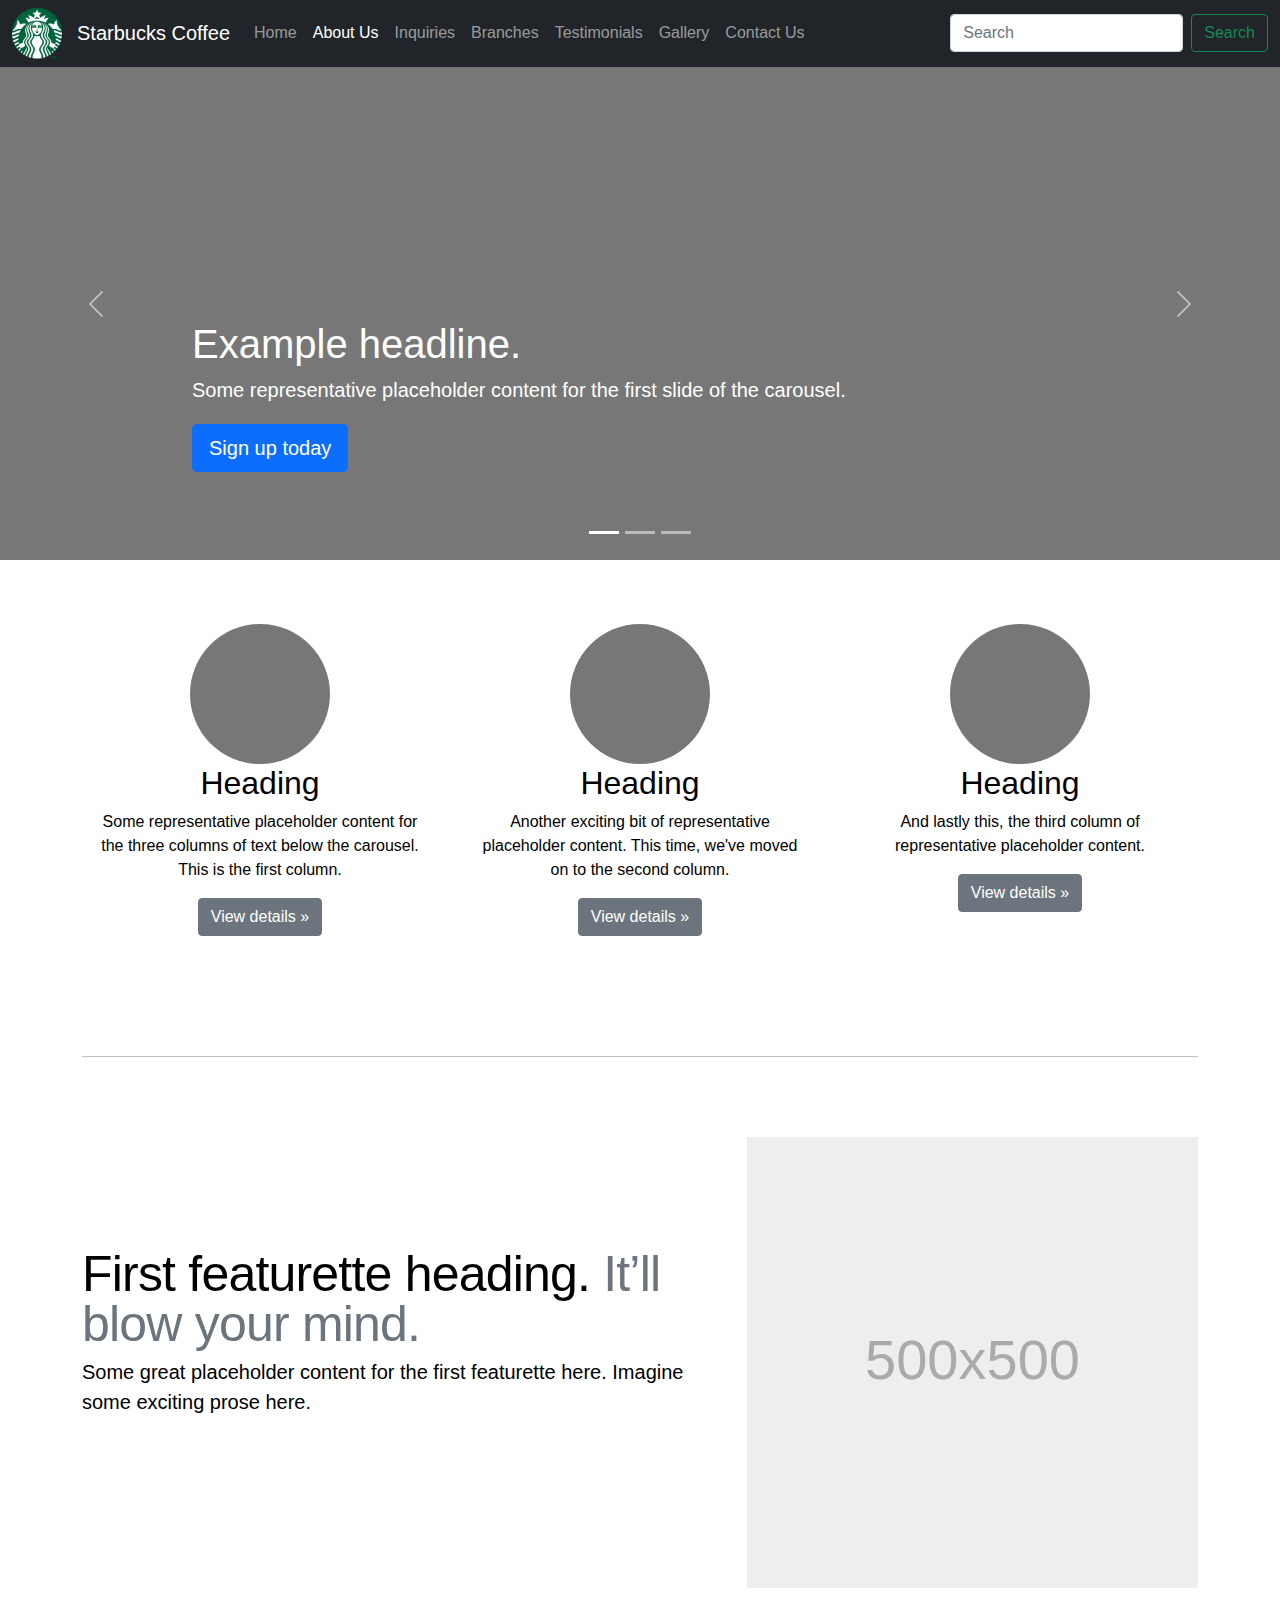
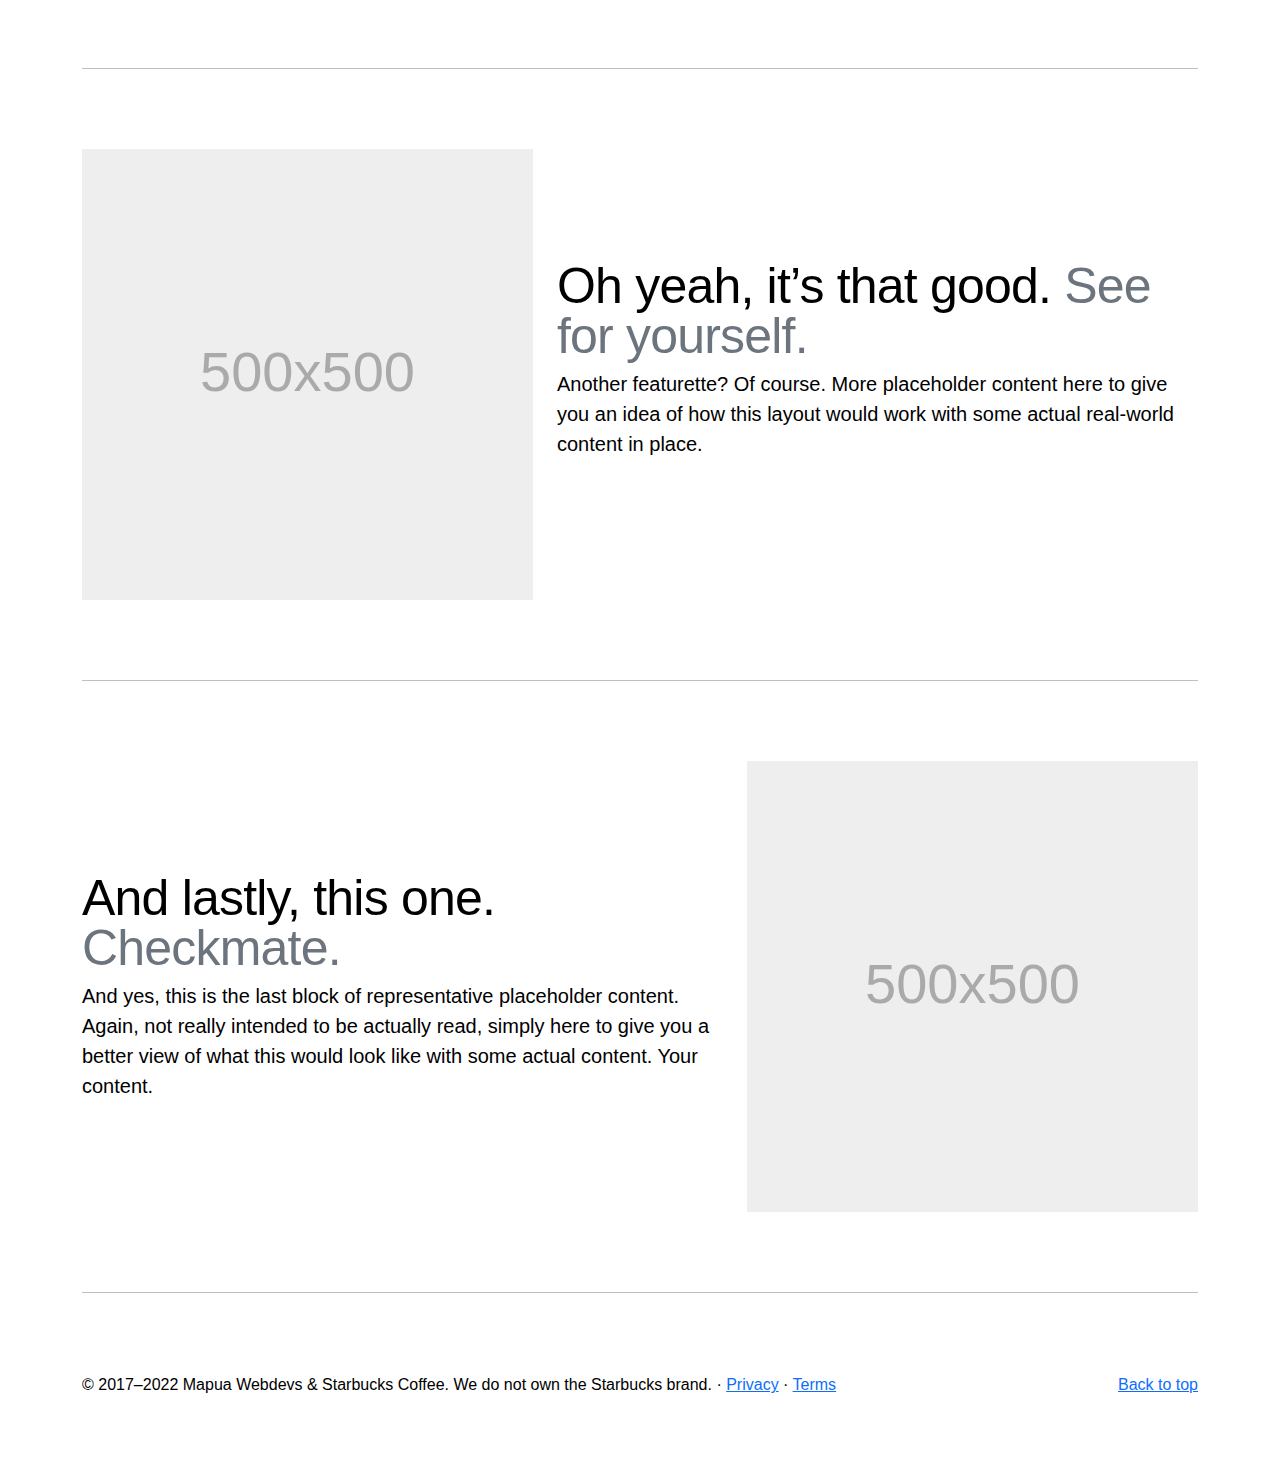
==== aboutus/index.html @ 12ae6741 "reworded the footers" ====
<!doctype html>
<html lang="en">
<!--
    About Us page
    Author: Christian De Gala (@unawarespecs)
    Contributors:
    - Carlos Miguel Balderosa (Ryscue)
    - Kyle Mamauag (@Kairuined)

    Date created: 4/25/22
-->

<head>
  <meta charset="utf-8">
  <meta name="viewport" content="width=device-width, initial-scale=1">
  <meta name="description" content="">
  <meta name="author" content="Mark Otto, Jacob Thornton, and Bootstrap contributors">
  <meta name="generator" content="Hugo 0.88.1">
  <title>Starbucks · About Us</title>

  <link rel="canonical" href="https://getbootstrap.com/docs/5.1/examples/carousel/">

  <!-- Bootstrap core CSS -->
  <link href="../css/bootstrap.min.css" rel="stylesheet">

  <style>
    .bd-placeholder-img {
      font-size: 1.125rem;
      text-anchor: middle;
      -webkit-user-select: none;
      -moz-user-select: none;
      user-select: none;
    }

    @media (min-width: 768px) {
      .bd-placeholder-img-lg {
        font-size: 3.5rem;
      }
    }
  </style>


  <!-- Custom styles for this template -->
  <link href="carousel.css" rel="stylesheet">
  <link href="../override.css" rel="stylesheet">
</head>

<body>
  <a id="top"></a>

  <header>
    <nav class="navbar navbar-expand-md navbar-dark fixed-top bg-dark">
      <div class="container-fluid">
        <img src="../images/SBlogo.png" class="SBlogo" alt="Starbucks logo">
        <a class="navbar-brand" href="#">Starbucks Coffee</a>
        <button class="navbar-toggler" type="button" data-bs-toggle="collapse" data-bs-target="#navbarCollapse"
          aria-controls="navbarCollapse" aria-expanded="false" aria-label="Toggle navigation">
          <span class="navbar-toggler-icon"></span>
        </button>
        <div class="collapse navbar-collapse" id="navbarCollapse">
          <ul class="navbar-nav me-auto mb-2 mb-md-0">
            <li class="nav-item">
              <a class="nav-link" aria-current="page" href="../">Home</a>
            </li>
            <li class="nav-item">
              <a class="nav-link active" href="#top">About Us</a>
            </li>
            <li class="nav-item">
              <a class="nav-link" href="../inquiries/">Inquiries</a>
            </li>
            <li class="nav-item">
              <a class="nav-link" href="../locations/">Branches</a>
            </li>
            <li class="nav-item">
              <a class="nav-link" href="../testimonials/">Testimonials</a>
            </li>
            <li class="nav-item">
              <a class="nav-link" href="../gallery/">Gallery</a>
            </li>
            <li class="nav-item">
              <a class="nav-link" href="../contactform/">Contact Us</a>
            </li>
          </ul>
          <form class="d-flex">
            <input class="form-control me-2" type="search" placeholder="Search" aria-label="Search">
            <button class="btn btn-outline-success" type="submit">Search</button>
          </form>
        </div>
      </div>
    </nav>
  </header>

  <main>

    <div id="myCarousel" class="carousel slide" data-bs-ride="carousel">
      <div class="carousel-indicators">
        <button type="button" data-bs-target="#myCarousel" data-bs-slide-to="0" class="active" aria-current="true"
          aria-label="Slide 1"></button>
        <button type="button" data-bs-target="#myCarousel" data-bs-slide-to="1" aria-label="Slide 2"></button>
        <button type="button" data-bs-target="#myCarousel" data-bs-slide-to="2" aria-label="Slide 3"></button>
      </div>
      <div class="carousel-inner">
        <div class="carousel-item active">
          <svg class="bd-placeholder-img" width="100%" height="100%" xmlns="http://www.w3.org/2000/svg"
            aria-hidden="true" preserveAspectRatio="xMidYMid slice" focusable="false">
            <rect width="100%" height="100%" fill="#777" />
          </svg>

          <div class="container">
            <div class="carousel-caption text-start">
              <h1>Example headline.</h1>
              <p>Some representative placeholder content for the first slide of the carousel.</p>
              <p><a class="btn btn-lg btn-primary" href="#">Sign up today</a></p>
            </div>
          </div>
        </div>
        <div class="carousel-item">
          <svg class="bd-placeholder-img" width="100%" height="100%" xmlns="http://www.w3.org/2000/svg"
            aria-hidden="true" preserveAspectRatio="xMidYMid slice" focusable="false">
            <rect width="100%" height="100%" fill="#777" />
          </svg>

          <div class="container">
            <div class="carousel-caption">
              <h1>Another example headline.</h1>
              <p>Some representative placeholder content for the second slide of the carousel.</p>
              <p><a class="btn btn-lg btn-primary" href="#">Learn more</a></p>
            </div>
          </div>
        </div>
        <div class="carousel-item">
          <svg class="bd-placeholder-img" width="100%" height="100%" xmlns="http://www.w3.org/2000/svg"
            aria-hidden="true" preserveAspectRatio="xMidYMid slice" focusable="false">
            <rect width="100%" height="100%" fill="#777" />
          </svg>

          <div class="container">
            <div class="carousel-caption text-end">
              <h1>One more for good measure.</h1>
              <p>Some representative placeholder content for the third slide of this carousel.</p>
              <p><a class="btn btn-lg btn-primary" href="#">Browse gallery</a></p>
            </div>
          </div>
        </div>
      </div>
      <button class="carousel-control-prev" type="button" data-bs-target="#myCarousel" data-bs-slide="prev">
        <span class="carousel-control-prev-icon" aria-hidden="true"></span>
        <span class="visually-hidden">Previous</span>
      </button>
      <button class="carousel-control-next" type="button" data-bs-target="#myCarousel" data-bs-slide="next">
        <span class="carousel-control-next-icon" aria-hidden="true"></span>
        <span class="visually-hidden">Next</span>
      </button>
    </div>


    <!-- Marketing messaging and featurettes
  ================================================== -->
    <!-- Wrap the rest of the page in another container to center all the content. -->

    <div class="container marketing">

      <!-- Three columns of text below the carousel -->
      <div class="row">
        <div class="col-lg-4">
          <svg class="bd-placeholder-img rounded-circle" width="140" height="140" xmlns="http://www.w3.org/2000/svg"
            role="img" aria-label="Placeholder: 140x140" preserveAspectRatio="xMidYMid slice" focusable="false">
            <title>Placeholder</title>
            <rect width="100%" height="100%" fill="#777" /><text x="50%" y="50%" fill="#777" dy=".3em">140x140</text>
          </svg>

          <h2>Heading</h2>
          <p>Some representative placeholder content for the three columns of text below the carousel. This is the first
            column.</p>
          <p><a class="btn btn-secondary" href="#">View details &raquo;</a></p>
        </div><!-- /.col-lg-4 -->
        <div class="col-lg-4">
          <svg class="bd-placeholder-img rounded-circle" width="140" height="140" xmlns="http://www.w3.org/2000/svg"
            role="img" aria-label="Placeholder: 140x140" preserveAspectRatio="xMidYMid slice" focusable="false">
            <title>Placeholder</title>
            <rect width="100%" height="100%" fill="#777" /><text x="50%" y="50%" fill="#777" dy=".3em">140x140</text>
          </svg>

          <h2>Heading</h2>
          <p>Another exciting bit of representative placeholder content. This time, we've moved on to the second column.
          </p>
          <p><a class="btn btn-secondary" href="#">View details &raquo;</a></p>
        </div><!-- /.col-lg-4 -->
        <div class="col-lg-4">
          <svg class="bd-placeholder-img rounded-circle" width="140" height="140" xmlns="http://www.w3.org/2000/svg"
            role="img" aria-label="Placeholder: 140x140" preserveAspectRatio="xMidYMid slice" focusable="false">
            <title>Placeholder</title>
            <rect width="100%" height="100%" fill="#777" /><text x="50%" y="50%" fill="#777" dy=".3em">140x140</text>
          </svg>

          <h2>Heading</h2>
          <p>And lastly this, the third column of representative placeholder content.</p>
          <p><a class="btn btn-secondary" href="#">View details &raquo;</a></p>
        </div><!-- /.col-lg-4 -->
      </div><!-- /.row -->


      <!-- START THE FEATURETTES -->

      <hr class="featurette-divider">

      <div class="row featurette">
        <div class="col-md-7">
          <h2 class="featurette-heading">First featurette heading. <span class="text-muted">It’ll blow your mind.</span>
          </h2>
          <p class="lead">Some great placeholder content for the first featurette here. Imagine some exciting prose
            here.</p>
        </div>
        <div class="col-md-5">
          <svg class="bd-placeholder-img bd-placeholder-img-lg featurette-image img-fluid mx-auto" width="500"
            height="500" xmlns="http://www.w3.org/2000/svg" role="img" aria-label="Placeholder: 500x500"
            preserveAspectRatio="xMidYMid slice" focusable="false">
            <title>Placeholder</title>
            <rect width="100%" height="100%" fill="#eee" /><text x="50%" y="50%" fill="#aaa" dy=".3em">500x500</text>
          </svg>

        </div>
      </div>

      <hr class="featurette-divider">

      <div class="row featurette">
        <div class="col-md-7 order-md-2">
          <h2 class="featurette-heading">Oh yeah, it’s that good. <span class="text-muted">See for yourself.</span></h2>
          <p class="lead">Another featurette? Of course. More placeholder content here to give you an idea of how this
            layout would work with some actual real-world content in place.</p>
        </div>
        <div class="col-md-5 order-md-1">
          <svg class="bd-placeholder-img bd-placeholder-img-lg featurette-image img-fluid mx-auto" width="500"
            height="500" xmlns="http://www.w3.org/2000/svg" role="img" aria-label="Placeholder: 500x500"
            preserveAspectRatio="xMidYMid slice" focusable="false">
            <title>Placeholder</title>
            <rect width="100%" height="100%" fill="#eee" /><text x="50%" y="50%" fill="#aaa" dy=".3em">500x500</text>
          </svg>

        </div>
      </div>

      <hr class="featurette-divider">

      <div class="row featurette">
        <div class="col-md-7">
          <h2 class="featurette-heading">And lastly, this one. <span class="text-muted">Checkmate.</span></h2>
          <p class="lead">And yes, this is the last block of representative placeholder content. Again, not really
            intended to be actually read, simply here to give you a better view of what this would look like with some
            actual content. Your content.</p>
        </div>
        <div class="col-md-5">
          <svg class="bd-placeholder-img bd-placeholder-img-lg featurette-image img-fluid mx-auto" width="500"
            height="500" xmlns="http://www.w3.org/2000/svg" role="img" aria-label="Placeholder: 500x500"
            preserveAspectRatio="xMidYMid slice" focusable="false">
            <title>Placeholder</title>
            <rect width="100%" height="100%" fill="#eee" /><text x="50%" y="50%" fill="#aaa" dy=".3em">500x500</text>
          </svg>

        </div>
      </div>

      <hr class="featurette-divider">

      <!-- /END THE FEATURETTES -->

    </div><!-- /.container -->


    <!-- FOOTER -->
    <footer class="container">
      <p class="float-end"><a href="#">Back to top</a></p>
      <p>&copy; 2017–2022 Mapua Webdevs & Starbucks Coffee. We do not own the Starbucks brand.
        &middot; <a href="#">Privacy</a> &middot; <a href="#">Terms</a></p>
    </footer>
  </main>


  <script src="../js/bootstrap.bundle.min.js"></script>


</body>

</html>
---- aboutus/carousel.css ----
/* GLOBAL STYLES
-------------------------------------------------- */
/* Padding below the footer and lighter body text */

body {
  padding-top: 3rem;
  padding-bottom: 3rem;
  color: black;
}


/* CUSTOMIZE THE CAROUSEL
-------------------------------------------------- */

/* Carousel base class */
.carousel {
  margin-bottom: 4rem;
}
/* Since positioning the image, we need to help out the caption */
.carousel-caption {
  bottom: 3rem;
  z-index: 10;
}

/* Declare heights because of positioning of img element */
.carousel-item {
  height: 32rem;
}
.carousel-item > img {
  position: absolute;
  top: 0;
  left: 0;
  min-width: 100%;
  height: 32rem;
}


/* MARKETING CONTENT
-------------------------------------------------- */

/* Center align the text within the three columns below the carousel */
.marketing .col-lg-4 {
  margin-bottom: 1.5rem;
  text-align: center;
}
.marketing h2 {
  font-weight: 400;
}
/* rtl:begin:ignore */
.marketing .col-lg-4 p {
  margin-right: .75rem;
  margin-left: .75rem;
}
/* rtl:end:ignore */


/* Featurettes
------------------------- */

.featurette-divider {
  margin: 5rem 0; /* Space out the Bootstrap <hr> more */
}

/* Thin out the marketing headings */
.featurette-heading {
  font-weight: 300;
  line-height: 1;
  /* rtl:remove */
  letter-spacing: -.05rem;
}


/* RESPONSIVE CSS
-------------------------------------------------- */

@media (min-width: 40em) {
  /* Bump up size of carousel content */
  .carousel-caption p {
    margin-bottom: 1.25rem;
    font-size: 1.25rem;
    line-height: 1.4;
  }

  .featurette-heading {
    font-size: 50px;
  }
}

@media (min-width: 62em) {
  .featurette-heading {
    margin-top: 7rem;
  }
}
---- override.css ----
body {
    font-family: Bahnschrift, 'Segoe UI', sans-serif;
}

.SBlogo {
    display: inline-block;
    float: left;
    vertical-align: top;
    margin-right: 15px;
    width: 50px;
    height: 50x;
}
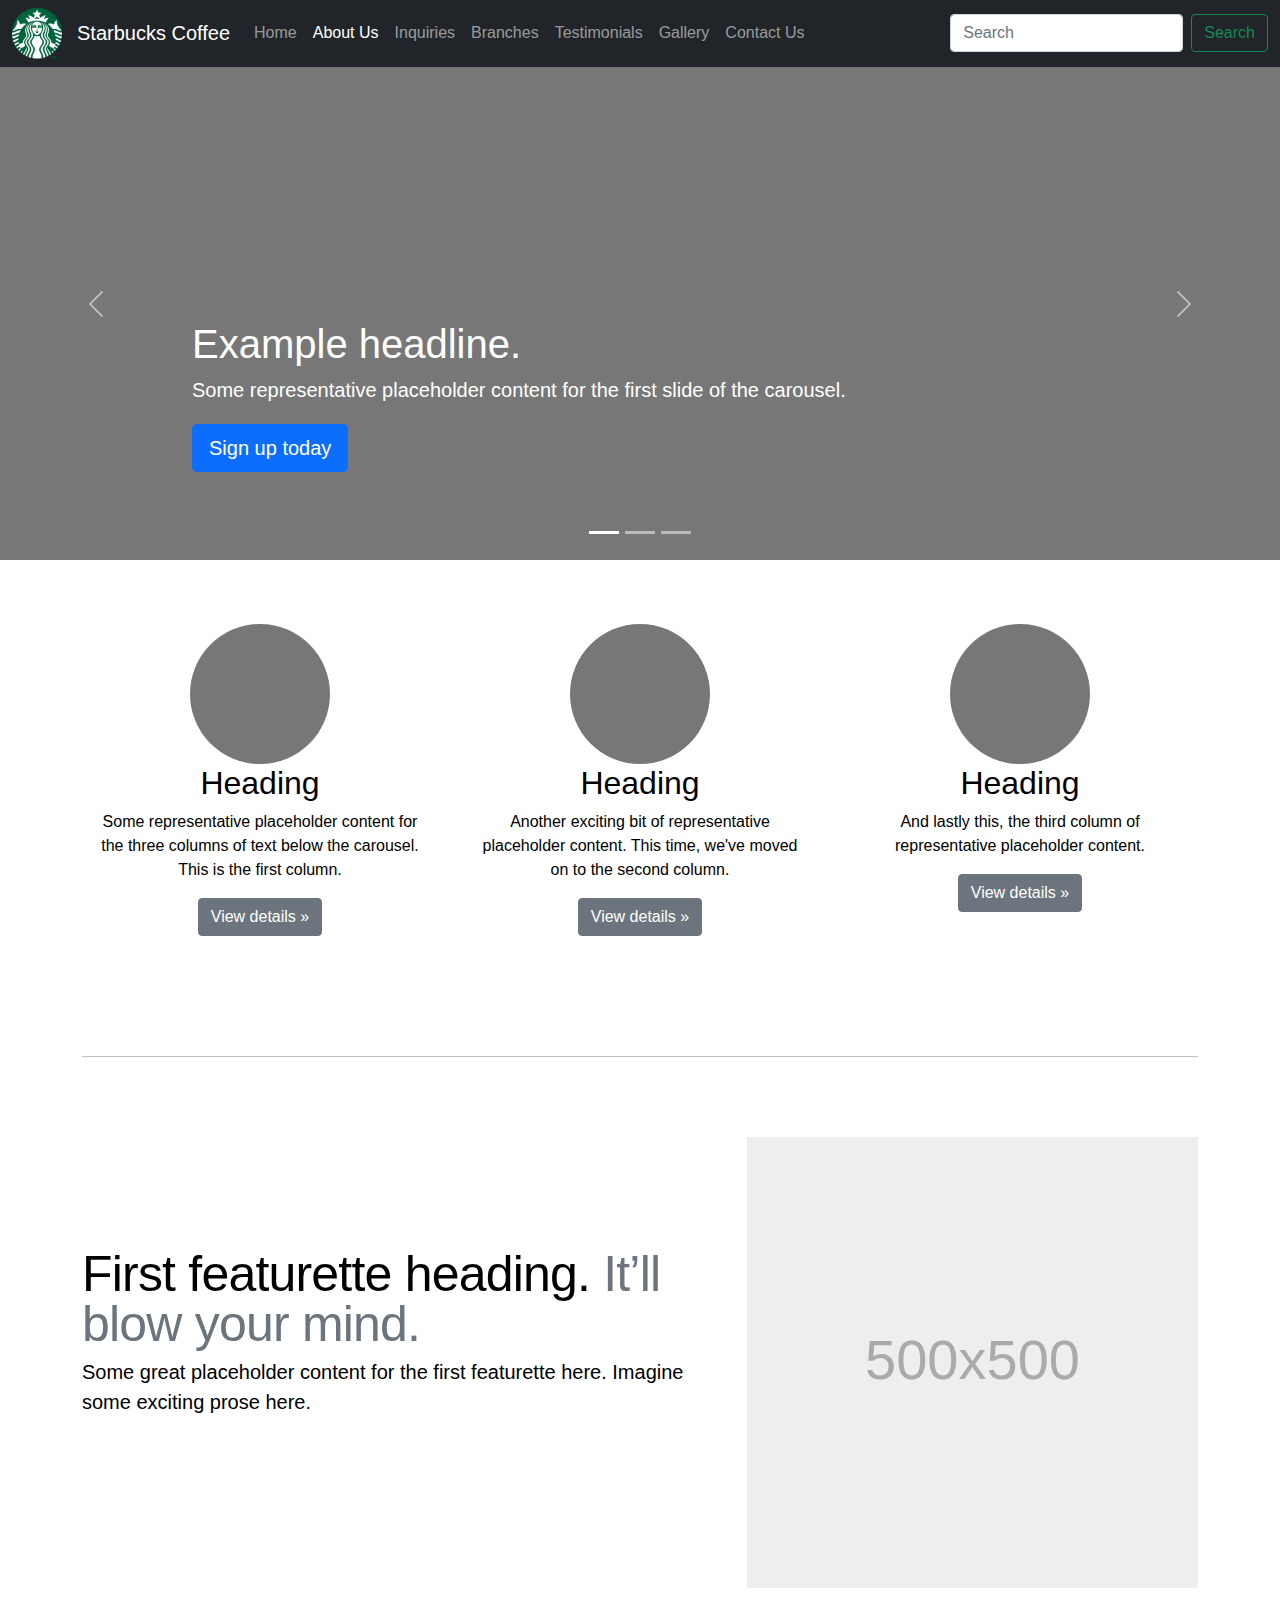
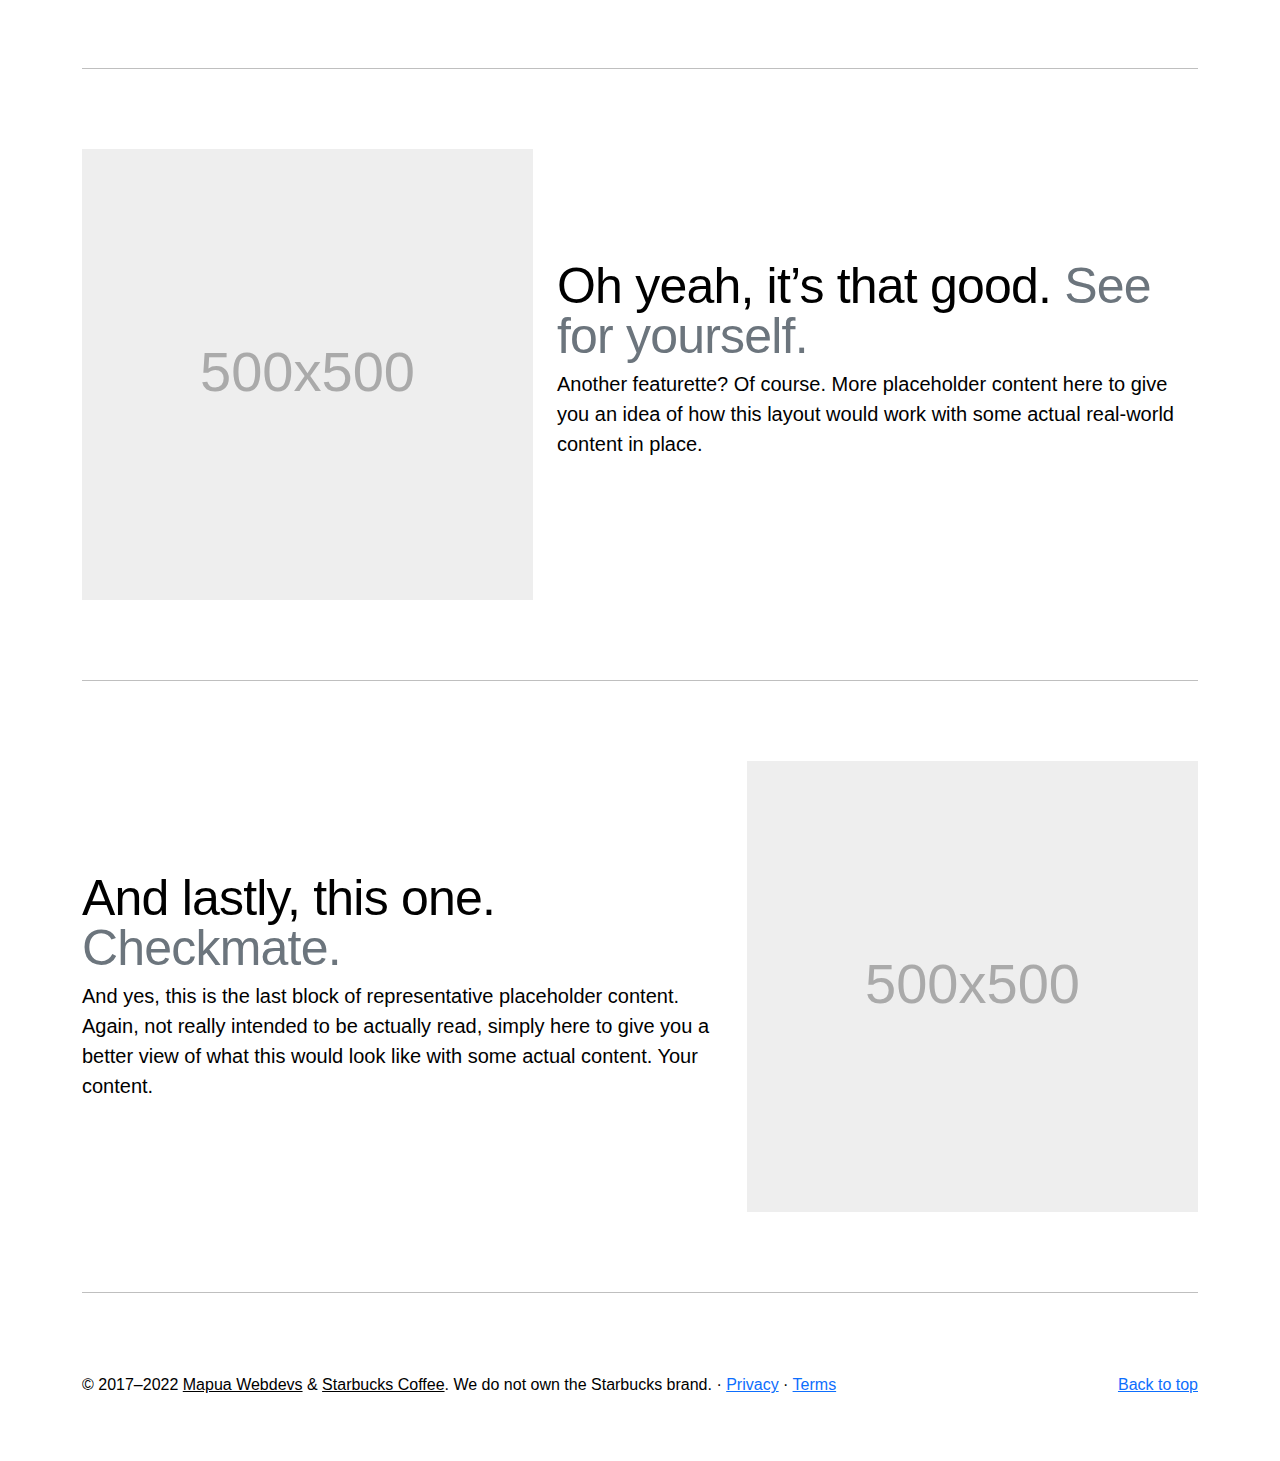
==== commit 17bf3a56: "updated footer text" ====
--- a/aboutus/index.html
+++ b/aboutus/index.html
@@ -271,7 +271,8 @@
     <!-- FOOTER -->
     <footer class="container">
       <p class="float-end"><a href="#">Back to top</a></p>
-      <p>&copy; 2017–2022 Mapua Webdevs & Starbucks Coffee. We do not own the Starbucks brand.
+      <p>&copy; 2017–2022 <a class="text-black" href="https://github.com/unawarespecs/it-project/blob/main/GROUP_MEMBERS.md">
+        Mapua Webdevs</a> & <a class="text-black" href="https://www.starbucks.com">Starbucks Coffee</a>. We do not own the Starbucks brand.
         &middot; <a href="#">Privacy</a> &middot; <a href="#">Terms</a></p>
     </footer>
   </main>
--- a/override.css
+++ b/override.css
@@ -3,7 +3,6 @@
 }
 
 .SBlogo {
-    display: inline-block;
     float: left;
     vertical-align: top;
     margin-right: 15px;
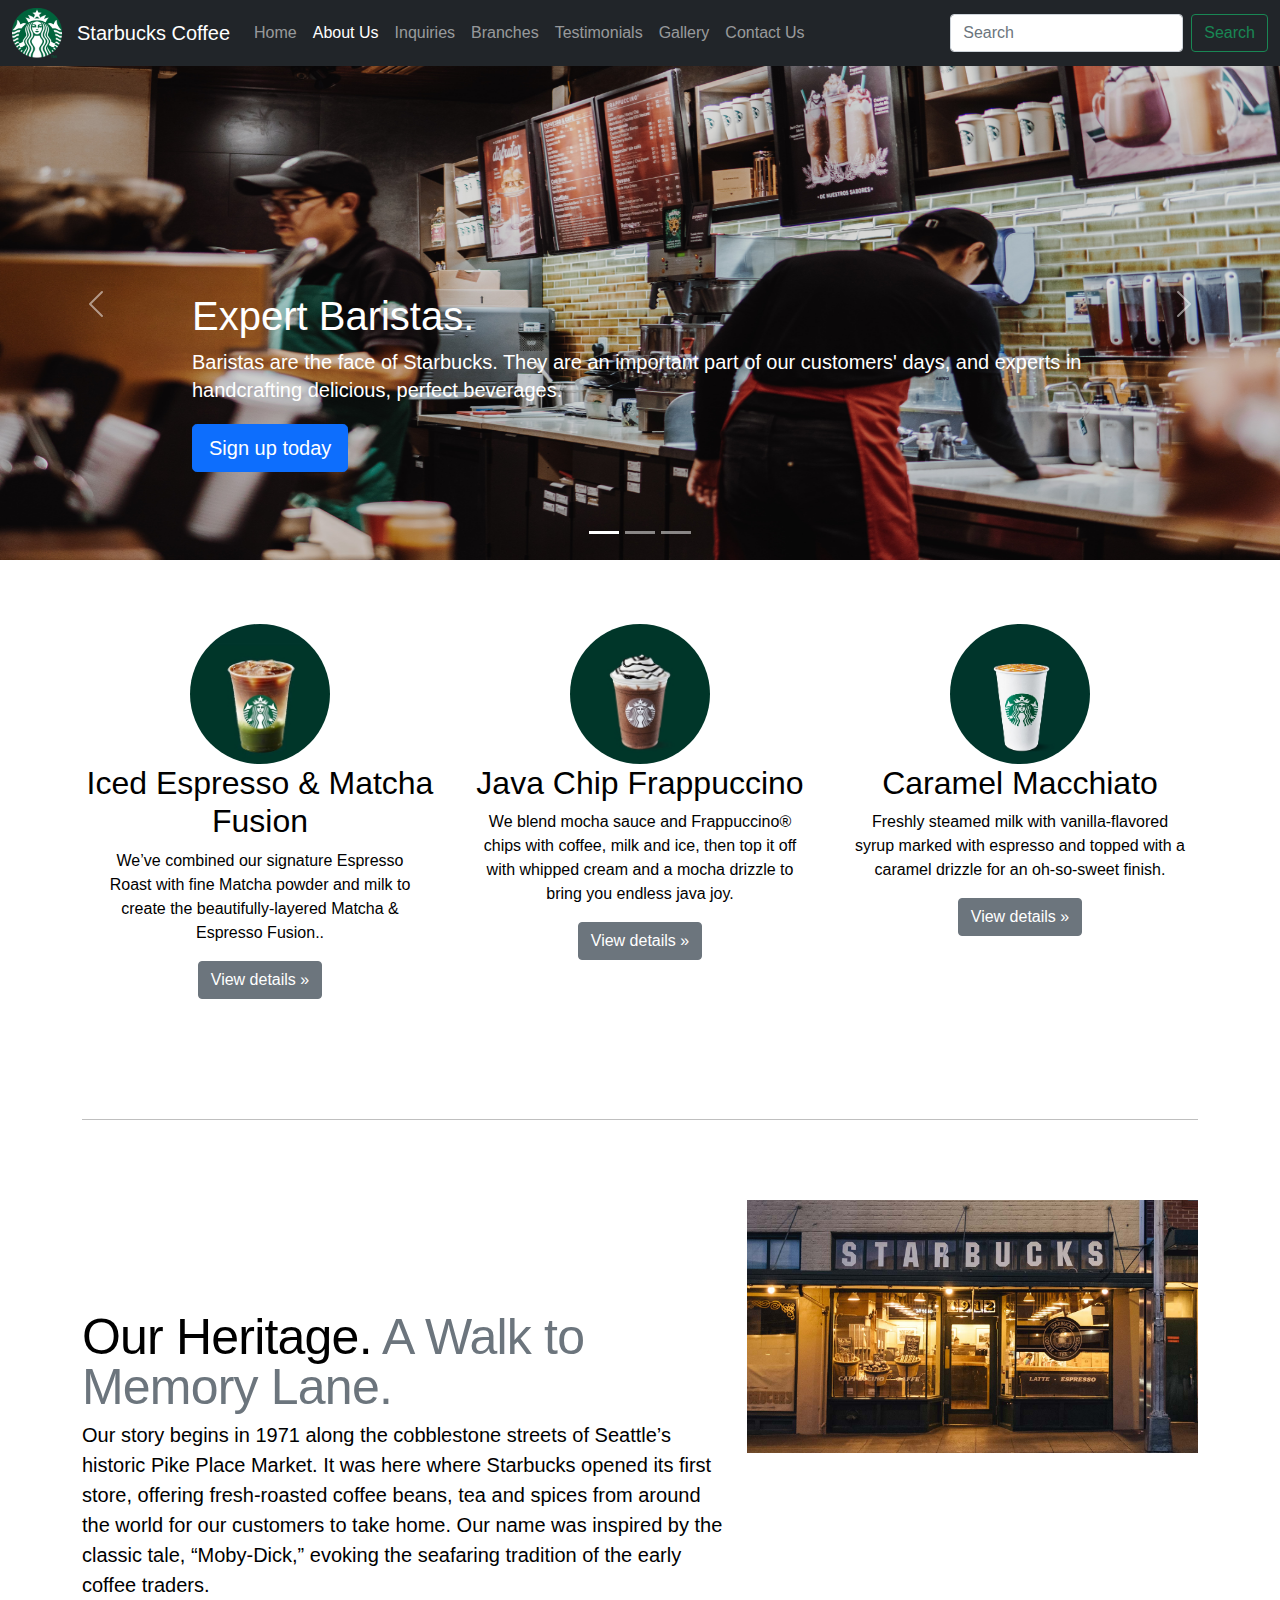
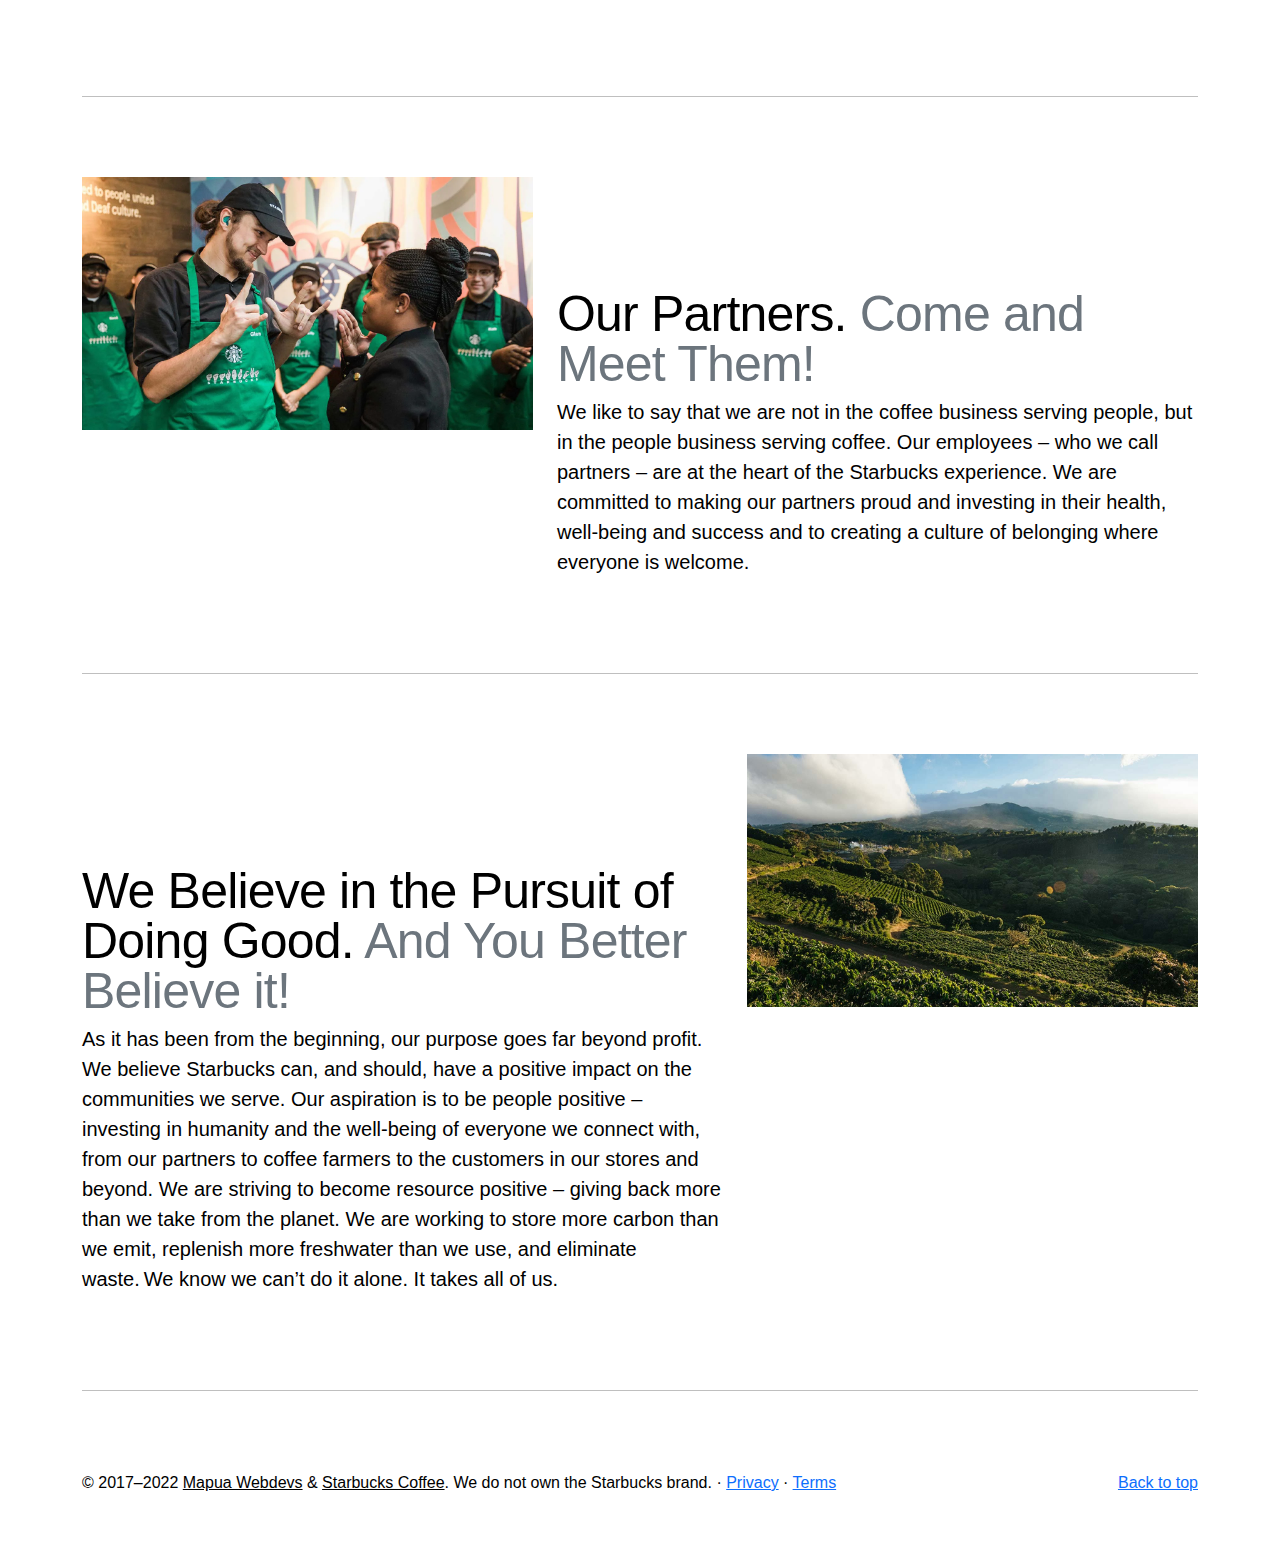
==== commit d4d4ed86: "Update index.html" ====
--- a/aboutus/index.html
+++ b/aboutus/index.html
@@ -6,7 +6,6 @@
     Contributors:
     - Carlos Miguel Balderosa (Ryscue)
     - Kyle Mamauag (@Kairuined)
-
     Date created: 4/25/22
 -->
 
@@ -36,6 +35,15 @@
       .bd-placeholder-img-lg {
         font-size: 3.5rem;
       }
+    }
+      
+    .SBlogo {
+            display: inline-block;
+            float: left;
+            vertical-align: top;
+            margin-right: 15px;
+            width: 50px;
+            height: 50px;
     }
   </style>
 
@@ -104,12 +112,13 @@
           <svg class="bd-placeholder-img" width="100%" height="100%" xmlns="http://www.w3.org/2000/svg"
             aria-hidden="true" preserveAspectRatio="xMidYMid slice" focusable="false">
             <rect width="100%" height="100%" fill="#777" />
+            <img src="../images/barista_bg.jpg" alt="Stock image"> <!-- first image in carousel -->
           </svg>
 
           <div class="container">
             <div class="carousel-caption text-start">
-              <h1>Example headline.</h1>
-              <p>Some representative placeholder content for the first slide of the carousel.</p>
+              <h1>Expert Baristas.</h1>
+              <p>Baristas are the face of Starbucks. They are an important part of our customers' days, and experts in handcrafting delicious, perfect beverages.</p>
               <p><a class="btn btn-lg btn-primary" href="#">Sign up today</a></p>
             </div>
           </div>
@@ -118,12 +127,13 @@
           <svg class="bd-placeholder-img" width="100%" height="100%" xmlns="http://www.w3.org/2000/svg"
             aria-hidden="true" preserveAspectRatio="xMidYMid slice" focusable="false">
             <rect width="100%" height="100%" fill="#777" />
+            <img src="../images/coffeebag.jpg" alt="Stock imgae"> <!-- second image in carousel -->
           </svg>
 
           <div class="container">
             <div class="carousel-caption">
-              <h1>Another example headline.</h1>
-              <p>Some representative placeholder content for the second slide of the carousel.</p>
+              <h1>Filled with Amazing Coffee</h1>
+              <p>Starbucks offers nothing but the best coffee, catered towards your likings! We are committed to the highest standards of quality and service, embracing our heritage while innovating to create new experiences to savor.</p>
               <p><a class="btn btn-lg btn-primary" href="#">Learn more</a></p>
             </div>
           </div>
@@ -132,12 +142,13 @@
           <svg class="bd-placeholder-img" width="100%" height="100%" xmlns="http://www.w3.org/2000/svg"
             aria-hidden="true" preserveAspectRatio="xMidYMid slice" focusable="false">
             <rect width="100%" height="100%" fill="#777" />
+            <img src="../images/SB_background.jpg" alt="Stock image"> <!-- third image in carousel -->
           </svg>
 
           <div class="container">
             <div class="carousel-caption text-end">
-              <h1>One more for good measure.</h1>
-              <p>Some representative placeholder content for the third slide of this carousel.</p>
+              <h1>Offers You so Much More!</h1>
+              <p>Continuing to inspire and nurture the human spirit–one person, one cup and one neighborhood at a time.</p>
               <p><a class="btn btn-lg btn-primary" href="#">Browse gallery</a></p>
             </div>
           </div>
@@ -163,39 +174,26 @@
       <!-- Three columns of text below the carousel -->
       <div class="row">
         <div class="col-lg-4">
-          <svg class="bd-placeholder-img rounded-circle" width="140" height="140" xmlns="http://www.w3.org/2000/svg"
-            role="img" aria-label="Placeholder: 140x140" preserveAspectRatio="xMidYMid slice" focusable="false">
-            <title>Placeholder</title>
-            <rect width="100%" height="100%" fill="#777" /><text x="50%" y="50%" fill="#777" dy=".3em">140x140</text>
-          </svg>
-
-          <h2>Heading</h2>
-          <p>Some representative placeholder content for the three columns of text below the carousel. This is the first
-            column.</p>
-          <p><a class="btn btn-secondary" href="#">View details &raquo;</a></p>
+          <img src="../images/m8-matchaespresso_fusion.jpeg" alt="Matcha Espresso Fusion" class="bd-placeholder-img rounded-circle" width="140" height="140" xmlns="http://www.w3.org/2000/svg" role="img" aria-label="Placeholder: 140x140" preserveAspectRatio="xMidYMid slice" focusable="false"> <!-- left image -->
+
+          <h2>Iced Espresso & Matcha Fusion</h2>
+          <p>We’ve combined our signature Espresso Roast with fine Matcha powder and milk to create the beautifully-layered Matcha & Espresso Fusion..</p>
+          <p><a class="btn btn-secondary" href="https://www.starbucks.com.au/menu/256/iced-espresso-matcha-fusion" target="_blank">View details &raquo;</a></p>
         </div><!-- /.col-lg-4 -->
         <div class="col-lg-4">
-          <svg class="bd-placeholder-img rounded-circle" width="140" height="140" xmlns="http://www.w3.org/2000/svg"
-            role="img" aria-label="Placeholder: 140x140" preserveAspectRatio="xMidYMid slice" focusable="false">
-            <title>Placeholder</title>
-            <rect width="100%" height="100%" fill="#777" /><text x="50%" y="50%" fill="#777" dy=".3em">140x140</text>
-          </svg>
-
-          <h2>Heading</h2>
-          <p>Another exciting bit of representative placeholder content. This time, we've moved on to the second column.
+          <img src="../images/m5-javachip_frap.jpeg" alt="Javachip Frap"class="bd-placeholder-img rounded-circle" width="140" height="140" xmlns="http://www.w3.org/2000/svg" role="img" aria-label="Placeholder: 140x140" preserveAspectRatio="xMidYMid slice" focusable="false"> <!-- middle image -->
+            
+          <h2>Java Chip Frappuccino</h2>
+          <p>We blend mocha sauce and Frappuccino® chips with coffee, milk and ice, then top it off with whipped cream and a mocha drizzle to bring you endless java joy.
           </p>
-          <p><a class="btn btn-secondary" href="#">View details &raquo;</a></p>
+          <p><a class="btn btn-secondary" href="https://www.starbucks.com/menu/product/425/iced" target="_blank">View details &raquo;</a></p>
         </div><!-- /.col-lg-4 -->
         <div class="col-lg-4">
-          <svg class="bd-placeholder-img rounded-circle" width="140" height="140" xmlns="http://www.w3.org/2000/svg"
-            role="img" aria-label="Placeholder: 140x140" preserveAspectRatio="xMidYMid slice" focusable="false">
-            <title>Placeholder</title>
-            <rect width="100%" height="100%" fill="#777" /><text x="50%" y="50%" fill="#777" dy=".3em">140x140</text>
-          </svg>
-
-          <h2>Heading</h2>
-          <p>And lastly this, the third column of representative placeholder content.</p>
-          <p><a class="btn btn-secondary" href="#">View details &raquo;</a></p>
+          <img src="../images/m2-caramelmacchiato_cof.jpeg" alt="Caramel Macchiato" class="bd-placeholder-img rounded-circle" width="140" height="140" xmlns="http://www.w3.org/2000/svg" role="img" aria-label="Placeholder: 140x140" preserveAspectRatio="xMidYMid slice" focusable="false"> <!-- right image -->
+
+          <h2>Caramel Macchiato</h2>
+          <p>Freshly steamed milk with vanilla-flavored syrup marked with espresso and topped with a caramel drizzle for an oh-so-sweet finish.</p>
+          <p><a class="btn btn-secondary" href="https://www.starbucks.com/menu/product/413/hot" target="_blank">View details &raquo;</a></p>
         </div><!-- /.col-lg-4 -->
       </div><!-- /.row -->
 
@@ -206,18 +204,12 @@
 
       <div class="row featurette">
         <div class="col-md-7">
-          <h2 class="featurette-heading">First featurette heading. <span class="text-muted">It’ll blow your mind.</span>
+          <h2 class="featurette-heading">Our Heritage. <span class="text-muted">A Walk to Memory Lane.</span>
           </h2>
-          <p class="lead">Some great placeholder content for the first featurette here. Imagine some exciting prose
-            here.</p>
+          <p class="lead">Our story begins in 1971 along the cobblestone streets of Seattle’s historic Pike Place Market. It was here where Starbucks opened its first store, offering fresh-roasted coffee beans, tea and spices from around the world for our customers to take home. Our name was inspired by the classic tale, “Moby-Dick,” evoking the seafaring tradition of the early coffee traders.</p>
         </div>
         <div class="col-md-5">
-          <svg class="bd-placeholder-img bd-placeholder-img-lg featurette-image img-fluid mx-auto" width="500"
-            height="500" xmlns="http://www.w3.org/2000/svg" role="img" aria-label="Placeholder: 500x500"
-            preserveAspectRatio="xMidYMid slice" focusable="false">
-            <title>Placeholder</title>
-            <rect width="100%" height="100%" fill="#eee" /><text x="50%" y="50%" fill="#aaa" dy=".3em">500x500</text>
-          </svg>
+          <img src="../images/ABOUT_OurHeritage.jpg" alt="Stock image" class="bd-placeholder-img bd-placeholder-img-lg featurette-image img-fluid mx-auto" width="500px" height="500px" xmlns="http://www.w3.org/2000/svg" role="img" aria-label="Placeholder: 500x500" preserveAspectRatio="xMidYMid slice" focusable="false"> <!-- first featurette pic -->
 
         </div>
       </div>
@@ -226,17 +218,11 @@
 
       <div class="row featurette">
         <div class="col-md-7 order-md-2">
-          <h2 class="featurette-heading">Oh yeah, it’s that good. <span class="text-muted">See for yourself.</span></h2>
-          <p class="lead">Another featurette? Of course. More placeholder content here to give you an idea of how this
-            layout would work with some actual real-world content in place.</p>
+          <h2 class="featurette-heading">Our Partners. <span class="text-muted">Come and Meet Them!</span></h2>
+          <p class="lead">We like to say that we are not in the coffee business serving people, but in the people business serving coffee. Our employees – who we call partners – are at the heart of the Starbucks experience. We are committed to making our partners proud and investing in their health, well-being and success and to creating a culture of belonging where everyone is welcome.</p>
         </div>
         <div class="col-md-5 order-md-1">
-          <svg class="bd-placeholder-img bd-placeholder-img-lg featurette-image img-fluid mx-auto" width="500"
-            height="500" xmlns="http://www.w3.org/2000/svg" role="img" aria-label="Placeholder: 500x500"
-            preserveAspectRatio="xMidYMid slice" focusable="false">
-            <title>Placeholder</title>
-            <rect width="100%" height="100%" fill="#eee" /><text x="50%" y="50%" fill="#aaa" dy=".3em">500x500</text>
-          </svg>
+          <img src="../images/ABOUT_OurPartners.jpg" alt="Stock image" class="bd-placeholder-img bd-placeholder-img-lg featurette-image img-fluid mx-auto" width="500" height="500" xmlns="http://www.w3.org/2000/svg" role="img" aria-label="Placeholder: 500x500" preserveAspectRatio="xMidYMid slice" focusable="false"> <!-- second featurette pic -->
 
         </div>
       </div>
@@ -245,18 +231,13 @@
 
       <div class="row featurette">
         <div class="col-md-7">
-          <h2 class="featurette-heading">And lastly, this one. <span class="text-muted">Checkmate.</span></h2>
-          <p class="lead">And yes, this is the last block of representative placeholder content. Again, not really
-            intended to be actually read, simply here to give you a better view of what this would look like with some
-            actual content. Your content.</p>
+          <h2 class="featurette-heading">We Believe in the Pursuit of Doing Good. <span class="text-muted">And You Better Believe it!</span></h2>
+          <p class="lead">As it has been from the beginning, our purpose goes far beyond profit. We believe Starbucks can, and should, have a positive impact on the communities we serve. Our aspiration is to be people positive – investing in humanity and the well-being of everyone we connect with, from our partners to coffee farmers to the customers in our stores and beyond. We are striving to become resource positive – giving back more than we take from the planet. We are working to store more carbon than we emit, replenish more freshwater than we use, and eliminate waste. We know we can’t do it alone. It takes all of us.</p>
         </div>
         <div class="col-md-5">
-          <svg class="bd-placeholder-img bd-placeholder-img-lg featurette-image img-fluid mx-auto" width="500"
+          <img src="../images/ABOUT_WeBelieve.jpg" alt="Stock image" class="bd-placeholder-img bd-placeholder-img-lg featurette-image img-fluid mx-auto" width="500"
             height="500" xmlns="http://www.w3.org/2000/svg" role="img" aria-label="Placeholder: 500x500"
-            preserveAspectRatio="xMidYMid slice" focusable="false">
-            <title>Placeholder</title>
-            <rect width="100%" height="100%" fill="#eee" /><text x="50%" y="50%" fill="#aaa" dy=".3em">500x500</text>
-          </svg>
+            preserveAspectRatio="xMidYMid slice" focusable="false"> <!-- third featurette pic -->
 
         </div>
       </div>
@@ -283,4 +264,4 @@
 
 </body>
 
-</html>+</html>
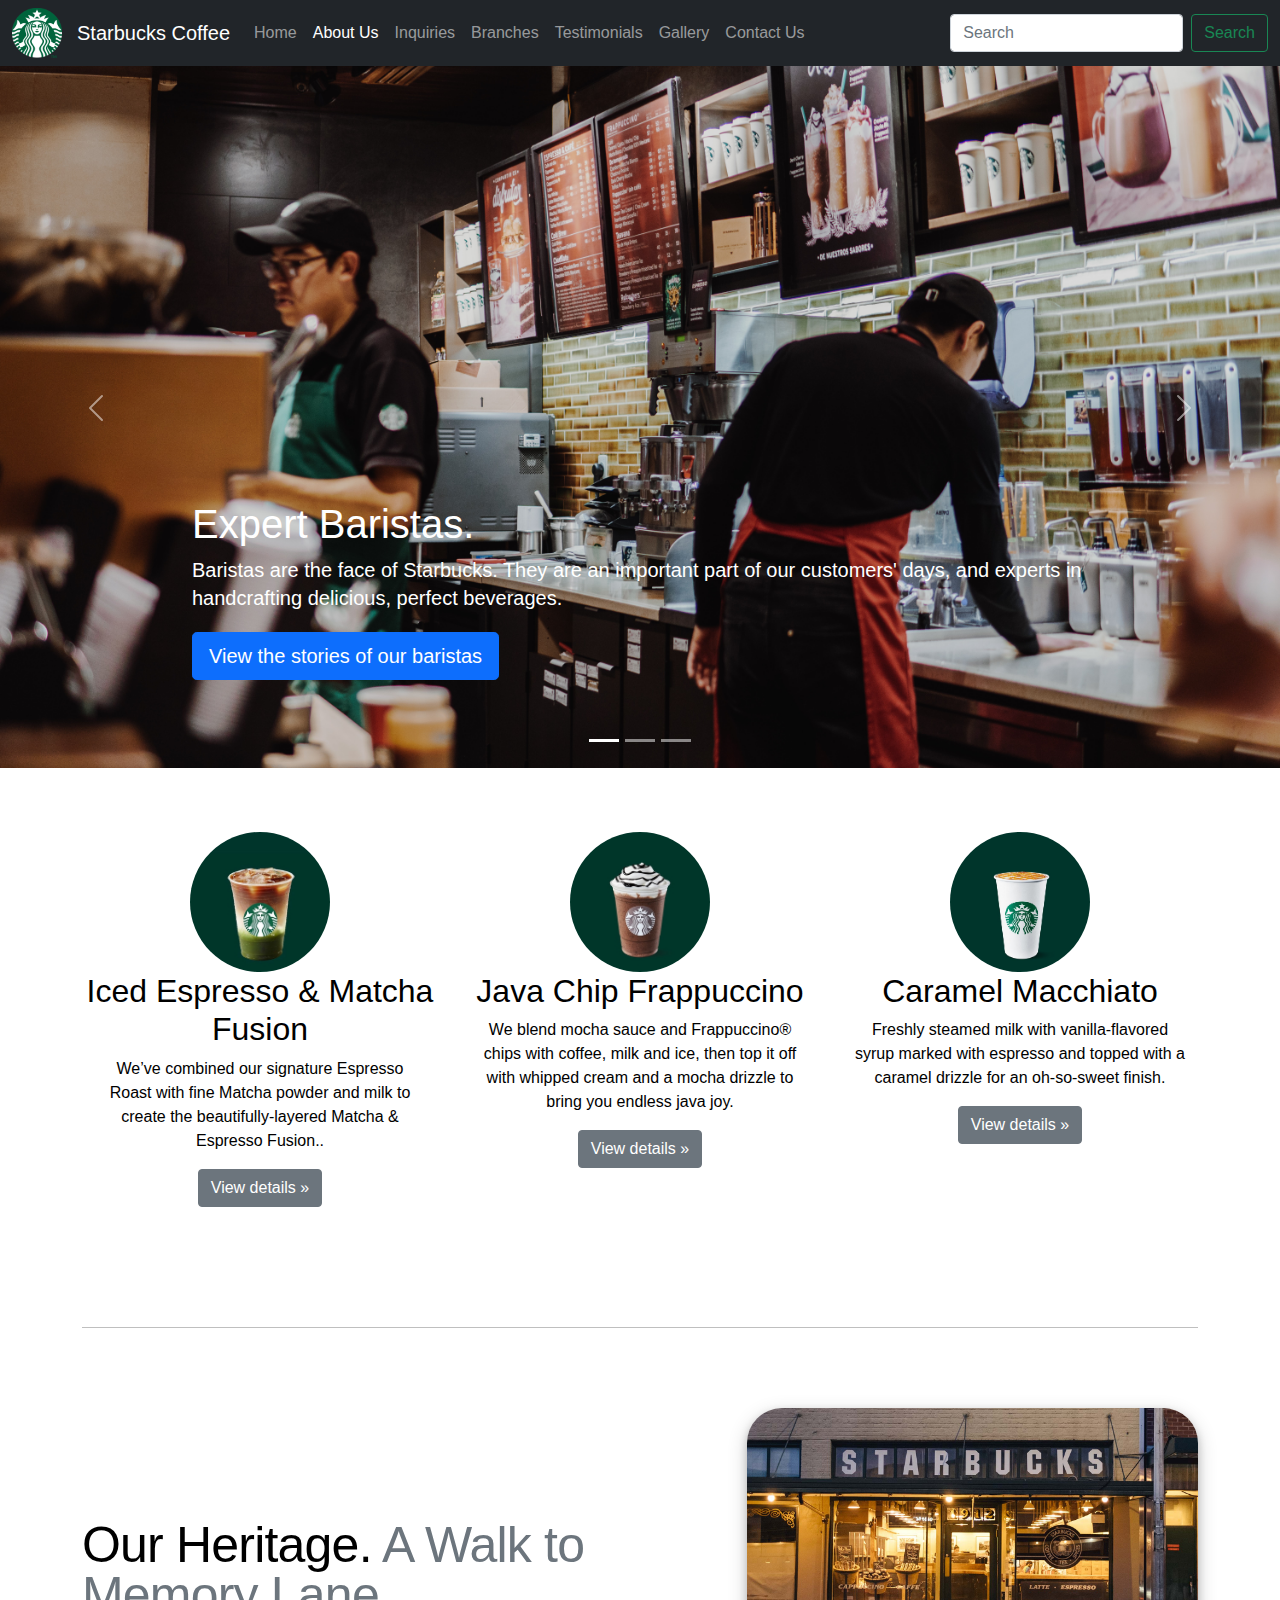
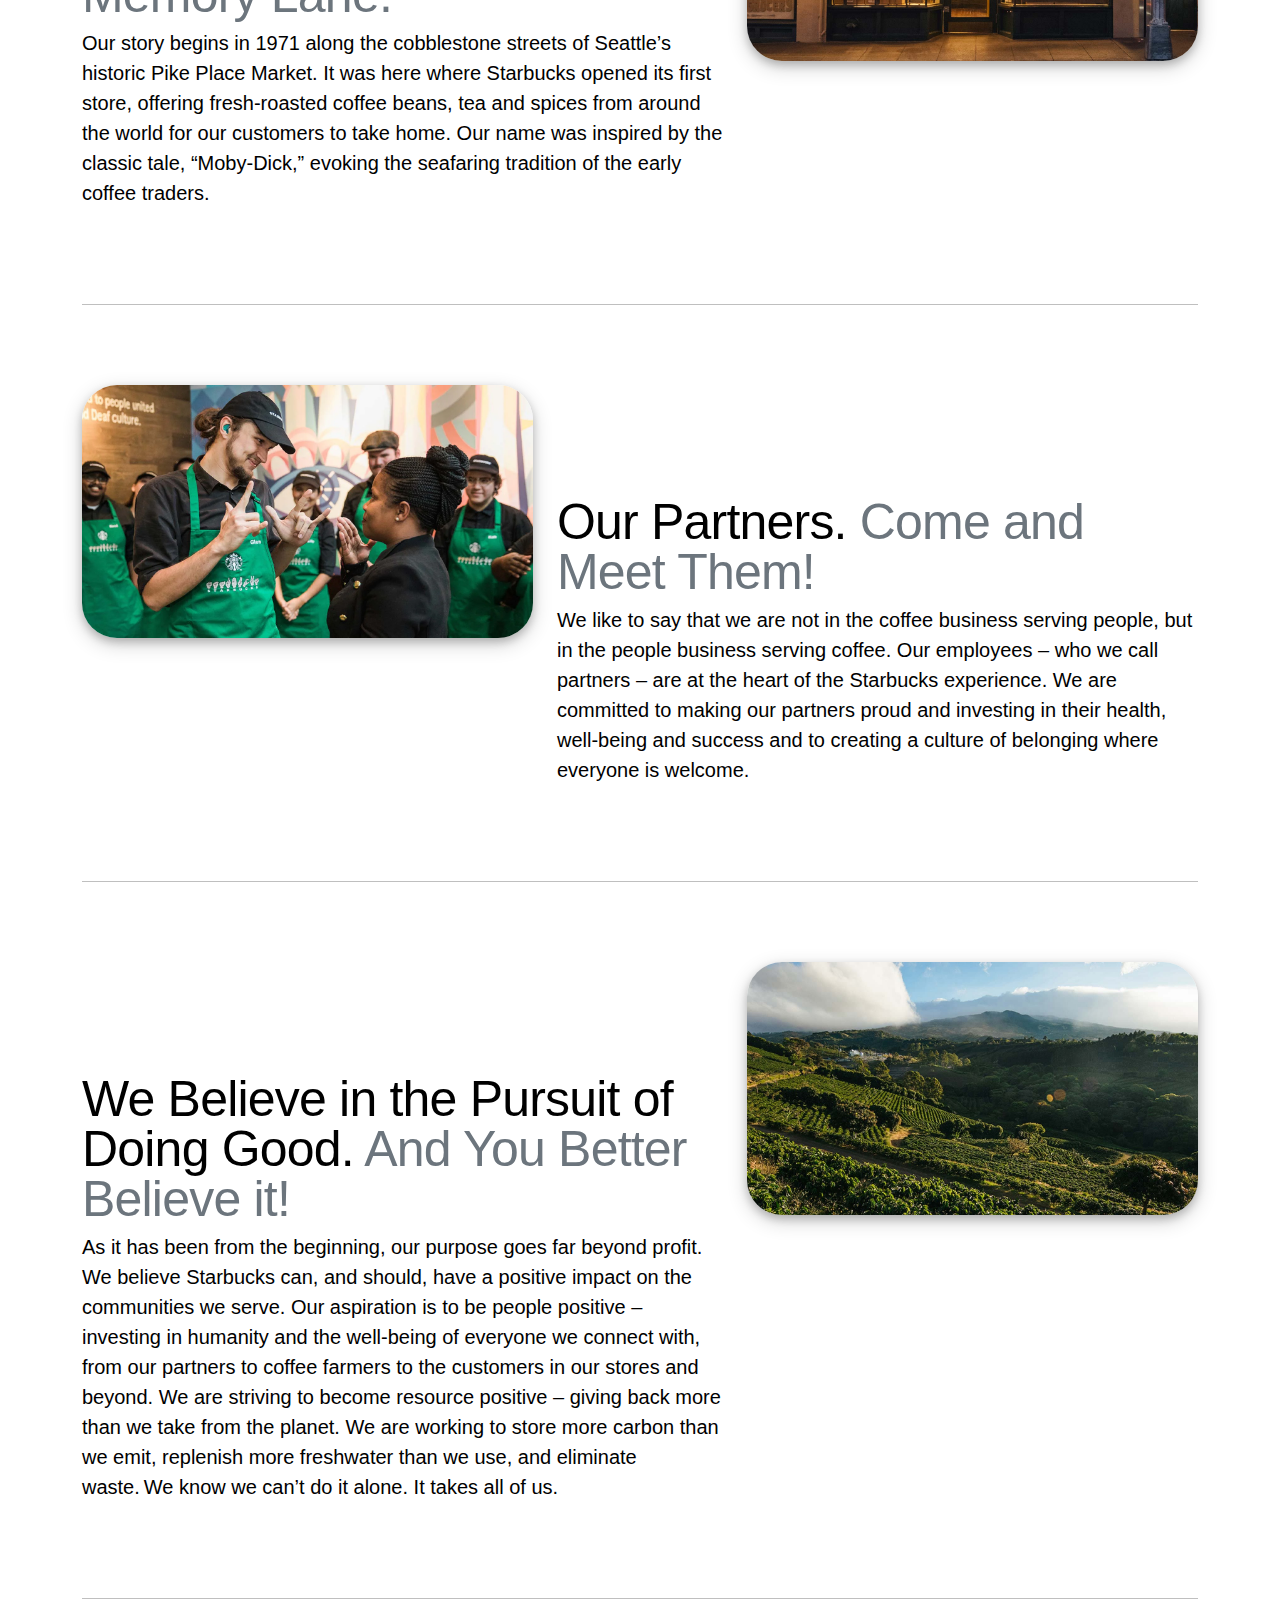
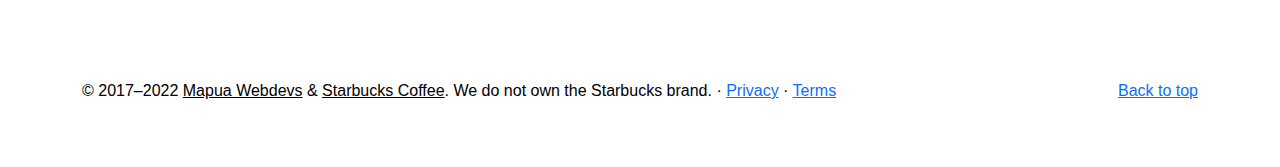
==== commit 2cf7a2e6: "added basic sitemap, fixed image stretching" ====
--- a/aboutus/index.html
+++ b/aboutus/index.html
@@ -36,14 +36,13 @@
         font-size: 3.5rem;
       }
     }
-      
+
     .SBlogo {
-            display: inline-block;
-            float: left;
-            vertical-align: top;
-            margin-right: 15px;
-            width: 50px;
-            height: 50px;
+      float: left;
+      vertical-align: top;
+      margin-right: 15px;
+      width: 50px;
+      height: 50px;
     }
   </style>
 
@@ -109,47 +108,41 @@
       </div>
       <div class="carousel-inner">
         <div class="carousel-item active">
-          <svg class="bd-placeholder-img" width="100%" height="100%" xmlns="http://www.w3.org/2000/svg"
-            aria-hidden="true" preserveAspectRatio="xMidYMid slice" focusable="false">
-            <rect width="100%" height="100%" fill="#777" />
-            <img src="../images/barista_bg.jpg" alt="Stock image"> <!-- first image in carousel -->
-          </svg>
+          <img src="../images/barista_bg.jpg" class="img-fluid" alt="Baristas"> <!-- first image in carousel -->
 
           <div class="container">
             <div class="carousel-caption text-start">
               <h1>Expert Baristas.</h1>
-              <p>Baristas are the face of Starbucks. They are an important part of our customers' days, and experts in handcrafting delicious, perfect beverages.</p>
-              <p><a class="btn btn-lg btn-primary" href="#">Sign up today</a></p>
+              <p>Baristas are the face of Starbucks. They are an important part of our customers' days, and experts in
+                handcrafting delicious, perfect beverages.</p>
+              <p><a class="btn btn-lg btn-primary" href="https://stories.starbucks.com/stories/people/">View the stories
+                  of our baristas</a></p>
             </div>
           </div>
         </div>
         <div class="carousel-item">
-          <svg class="bd-placeholder-img" width="100%" height="100%" xmlns="http://www.w3.org/2000/svg"
-            aria-hidden="true" preserveAspectRatio="xMidYMid slice" focusable="false">
-            <rect width="100%" height="100%" fill="#777" />
-            <img src="../images/coffeebag.jpg" alt="Stock imgae"> <!-- second image in carousel -->
-          </svg>
+          <img src="../images/coffeebag.jpg" class="img-fluid" alt="Our Coffees"> <!-- second image in carousel -->
 
           <div class="container">
             <div class="carousel-caption">
               <h1>Filled with Amazing Coffee</h1>
-              <p>Starbucks offers nothing but the best coffee, catered towards your likings! We are committed to the highest standards of quality and service, embracing our heritage while innovating to create new experiences to savor.</p>
-              <p><a class="btn btn-lg btn-primary" href="#">Learn more</a></p>
+              <p>Starbucks offers nothing but the best coffee, catered towards your likings! We are committed to the
+                highest standards of quality and service, embracing our heritage while innovating to create new
+                experiences to savor.</p>
+              <p><a class="btn btn-lg btn-primary" href="https://www.starbucks.com/menu/drinks/hot-coffees">Learn
+                  more</a></p>
             </div>
           </div>
         </div>
         <div class="carousel-item">
-          <svg class="bd-placeholder-img" width="100%" height="100%" xmlns="http://www.w3.org/2000/svg"
-            aria-hidden="true" preserveAspectRatio="xMidYMid slice" focusable="false">
-            <rect width="100%" height="100%" fill="#777" />
-            <img src="../images/SB_background.jpg" alt="Stock image"> <!-- third image in carousel -->
-          </svg>
+          <img src="../images/SB_background.jpg" class="img-fluid" alt="A Starbucks branch"> <!-- third image in carousel -->
 
           <div class="container">
             <div class="carousel-caption text-end">
               <h1>Offers You so Much More!</h1>
-              <p>Continuing to inspire and nurture the human spirit–one person, one cup and one neighborhood at a time.</p>
-              <p><a class="btn btn-lg btn-primary" href="#">Browse gallery</a></p>
+              <p>Continuing to inspire and nurture the human spirit–one person, one cup and one neighborhood at a time.
+              </p>
+              <p><a class="btn btn-lg btn-primary" href="../gallery/">Browse gallery</a></p>
             </div>
           </div>
         </div>
@@ -174,26 +167,40 @@
       <!-- Three columns of text below the carousel -->
       <div class="row">
         <div class="col-lg-4">
-          <img src="../images/m8-matchaespresso_fusion.jpeg" alt="Matcha Espresso Fusion" class="bd-placeholder-img rounded-circle" width="140" height="140" xmlns="http://www.w3.org/2000/svg" role="img" aria-label="Placeholder: 140x140" preserveAspectRatio="xMidYMid slice" focusable="false"> <!-- left image -->
+          <img src="../images/m8-matchaespresso_fusion.jpeg" alt="Matcha Espresso Fusion"
+            class="bd-placeholder-img rounded-circle" width="140" height="140" xmlns="http://www.w3.org/2000/svg"
+            role="img" aria-label="Matcha Espresso Fusion" preserveAspectRatio="xMidYMid slice" focusable="false">
+          <!-- left image -->
 
           <h2>Iced Espresso & Matcha Fusion</h2>
-          <p>We’ve combined our signature Espresso Roast with fine Matcha powder and milk to create the beautifully-layered Matcha & Espresso Fusion..</p>
-          <p><a class="btn btn-secondary" href="https://www.starbucks.com.au/menu/256/iced-espresso-matcha-fusion" target="_blank">View details &raquo;</a></p>
+          <p>We’ve combined our signature Espresso Roast with fine Matcha powder and milk to create the
+            beautifully-layered Matcha & Espresso Fusion..</p>
+          <p><a class="btn btn-secondary" href="https://www.starbucks.com.au/menu/256/iced-espresso-matcha-fusion"
+              target="_blank">View details &raquo;</a></p>
         </div><!-- /.col-lg-4 -->
         <div class="col-lg-4">
-          <img src="../images/m5-javachip_frap.jpeg" alt="Javachip Frap"class="bd-placeholder-img rounded-circle" width="140" height="140" xmlns="http://www.w3.org/2000/svg" role="img" aria-label="Placeholder: 140x140" preserveAspectRatio="xMidYMid slice" focusable="false"> <!-- middle image -->
-            
+          <img src="../images/m5-javachip_frap.jpeg" alt="Javachip Frap" class="bd-placeholder-img rounded-circle"
+            width="140" height="140" xmlns="http://www.w3.org/2000/svg" role="img" aria-label="Javachip Frap"
+            preserveAspectRatio="xMidYMid slice" focusable="false"> <!-- middle image -->
+
           <h2>Java Chip Frappuccino</h2>
-          <p>We blend mocha sauce and Frappuccino® chips with coffee, milk and ice, then top it off with whipped cream and a mocha drizzle to bring you endless java joy.
+          <p>We blend mocha sauce and Frappuccino® chips with coffee, milk and ice, then top it off with whipped cream
+            and a mocha drizzle to bring you endless java joy.
           </p>
-          <p><a class="btn btn-secondary" href="https://www.starbucks.com/menu/product/425/iced" target="_blank">View details &raquo;</a></p>
+          <p><a class="btn btn-secondary" href="https://www.starbucks.com/menu/product/425/iced" target="_blank">View
+              details &raquo;</a></p>
         </div><!-- /.col-lg-4 -->
         <div class="col-lg-4">
-          <img src="../images/m2-caramelmacchiato_cof.jpeg" alt="Caramel Macchiato" class="bd-placeholder-img rounded-circle" width="140" height="140" xmlns="http://www.w3.org/2000/svg" role="img" aria-label="Placeholder: 140x140" preserveAspectRatio="xMidYMid slice" focusable="false"> <!-- right image -->
+          <img src="../images/m2-caramelmacchiato_cof.jpeg" alt="Caramel Macchiato"
+            class="bd-placeholder-img rounded-circle" width="140" height="140" xmlns="http://www.w3.org/2000/svg"
+            role="img" aria-label="Caramel Macchiato" preserveAspectRatio="xMidYMid slice" focusable="false">
+          <!-- right image -->
 
           <h2>Caramel Macchiato</h2>
-          <p>Freshly steamed milk with vanilla-flavored syrup marked with espresso and topped with a caramel drizzle for an oh-so-sweet finish.</p>
-          <p><a class="btn btn-secondary" href="https://www.starbucks.com/menu/product/413/hot" target="_blank">View details &raquo;</a></p>
+          <p>Freshly steamed milk with vanilla-flavored syrup marked with espresso and topped with a caramel drizzle for
+            an oh-so-sweet finish.</p>
+          <p><a class="btn btn-secondary" href="https://www.starbucks.com/menu/product/413/hot" target="_blank">View
+              details &raquo;</a></p>
         </div><!-- /.col-lg-4 -->
       </div><!-- /.row -->
 
@@ -206,10 +213,16 @@
         <div class="col-md-7">
           <h2 class="featurette-heading">Our Heritage. <span class="text-muted">A Walk to Memory Lane.</span>
           </h2>
-          <p class="lead">Our story begins in 1971 along the cobblestone streets of Seattle’s historic Pike Place Market. It was here where Starbucks opened its first store, offering fresh-roasted coffee beans, tea and spices from around the world for our customers to take home. Our name was inspired by the classic tale, “Moby-Dick,” evoking the seafaring tradition of the early coffee traders.</p>
+          <p class="lead">Our story begins in 1971 along the cobblestone streets of Seattle’s historic Pike Place
+            Market. It was here where Starbucks opened its first store, offering fresh-roasted coffee beans, tea and
+            spices from around the world for our customers to take home. Our name was inspired by the classic tale,
+            “Moby-Dick,” evoking the seafaring tradition of the early coffee traders.</p>
         </div>
         <div class="col-md-5">
-          <img src="../images/ABOUT_OurHeritage.jpg" alt="Stock image" class="bd-placeholder-img bd-placeholder-img-lg featurette-image img-fluid mx-auto" width="500px" height="500px" xmlns="http://www.w3.org/2000/svg" role="img" aria-label="Placeholder: 500x500" preserveAspectRatio="xMidYMid slice" focusable="false"> <!-- first featurette pic -->
+          <img src="../images/ABOUT_OurHeritage.jpg" alt="Heritage"
+            class="bd-placeholder-img bd-placeholder-img-lg featurette-image img-fluid mx-auto carousel-img-override"
+            style="border-radius: 35px;" width="500px" height="500px" xmlns="http://www.w3.org/2000/svg" role="img"
+            aria-label="Heritage" preserveAspectRatio="xMidYMid slice" focusable="false"> <!-- first featurette pic -->
 
         </div>
       </div>
@@ -219,10 +232,16 @@
       <div class="row featurette">
         <div class="col-md-7 order-md-2">
           <h2 class="featurette-heading">Our Partners. <span class="text-muted">Come and Meet Them!</span></h2>
-          <p class="lead">We like to say that we are not in the coffee business serving people, but in the people business serving coffee. Our employees – who we call partners – are at the heart of the Starbucks experience. We are committed to making our partners proud and investing in their health, well-being and success and to creating a culture of belonging where everyone is welcome.</p>
+          <p class="lead">We like to say that we are not in the coffee business serving people, but in the people
+            business serving coffee. Our employees – who we call partners – are at the heart of the Starbucks
+            experience. We are committed to making our partners proud and investing in their health, well-being and
+            success and to creating a culture of belonging where everyone is welcome.</p>
         </div>
         <div class="col-md-5 order-md-1">
-          <img src="../images/ABOUT_OurPartners.jpg" alt="Stock image" class="bd-placeholder-img bd-placeholder-img-lg featurette-image img-fluid mx-auto" width="500" height="500" xmlns="http://www.w3.org/2000/svg" role="img" aria-label="Placeholder: 500x500" preserveAspectRatio="xMidYMid slice" focusable="false"> <!-- second featurette pic -->
+          <img src="../images/ABOUT_OurPartners.jpg" alt="Partners"
+            class="bd-placeholder-img bd-placeholder-img-lg featurette-image img-fluid mx-auto carousel-img-override"
+            style="border-radius: 35px;" width="500" height="500" xmlns="http://www.w3.org/2000/svg" role="img"
+            aria-label="Partners" preserveAspectRatio="xMidYMid slice" focusable="false"> <!-- second featurette pic -->
 
         </div>
       </div>
@@ -231,13 +250,20 @@
 
       <div class="row featurette">
         <div class="col-md-7">
-          <h2 class="featurette-heading">We Believe in the Pursuit of Doing Good. <span class="text-muted">And You Better Believe it!</span></h2>
-          <p class="lead">As it has been from the beginning, our purpose goes far beyond profit. We believe Starbucks can, and should, have a positive impact on the communities we serve. Our aspiration is to be people positive – investing in humanity and the well-being of everyone we connect with, from our partners to coffee farmers to the customers in our stores and beyond. We are striving to become resource positive – giving back more than we take from the planet. We are working to store more carbon than we emit, replenish more freshwater than we use, and eliminate waste. We know we can’t do it alone. It takes all of us.</p>
+          <h2 class="featurette-heading">We Believe in the Pursuit of Doing Good. <span class="text-muted">And You
+              Better Believe it!</span></h2>
+          <p class="lead">As it has been from the beginning, our purpose goes far beyond profit. We believe Starbucks
+            can, and should, have a positive impact on the communities we serve. Our aspiration is to be people positive
+            – investing in humanity and the well-being of everyone we connect with, from our partners to coffee farmers
+            to the customers in our stores and beyond. We are striving to become resource positive – giving back more
+            than we take from the planet. We are working to store more carbon than we emit, replenish more freshwater
+            than we use, and eliminate waste. We know we can’t do it alone. It takes all of us.</p>
         </div>
         <div class="col-md-5">
-          <img src="../images/ABOUT_WeBelieve.jpg" alt="Stock image" class="bd-placeholder-img bd-placeholder-img-lg featurette-image img-fluid mx-auto" width="500"
-            height="500" xmlns="http://www.w3.org/2000/svg" role="img" aria-label="Placeholder: 500x500"
-            preserveAspectRatio="xMidYMid slice" focusable="false"> <!-- third featurette pic -->
+          <img src="../images/ABOUT_WeBelieve.jpg" alt="WeBelieve"
+            class="bd-placeholder-img bd-placeholder-img-lg featurette-image img-fluid mx-auto carousel-img-override"
+            width="500" height="500" style="border-radius: 35px;" xmlns="http://www.w3.org/2000/svg" role="img"
+            aria-label="WeBelieve" preserveAspectRatio="xMidYMid slice" focusable="false"> <!-- third featurette pic -->
 
         </div>
       </div>
@@ -252,8 +278,10 @@
     <!-- FOOTER -->
     <footer class="container">
       <p class="float-end"><a href="#">Back to top</a></p>
-      <p>&copy; 2017–2022 <a class="text-black" href="https://github.com/unawarespecs/it-project/blob/main/GROUP_MEMBERS.md">
-        Mapua Webdevs</a> & <a class="text-black" href="https://www.starbucks.com">Starbucks Coffee</a>. We do not own the Starbucks brand.
+      <p>&copy; 2017–2022 <a class="text-black"
+          href="https://github.com/unawarespecs/it-project/blob/main/GROUP_MEMBERS.md">
+          Mapua Webdevs</a> & <a class="text-black" href="https://www.starbucks.com">Starbucks Coffee</a>. We do not own
+        the Starbucks brand.
         &middot; <a href="#">Privacy</a> &middot; <a href="#">Terms</a></p>
     </footer>
   </main>
@@ -264,4 +292,4 @@
 
 </body>
 
-</html>
+</html>--- a/aboutus/carousel.css
+++ b/aboutus/carousel.css
@@ -16,6 +16,7 @@
 .carousel {
   margin-bottom: 4rem;
 }
+
 /* Since positioning the image, we need to help out the caption */
 .carousel-caption {
   bottom: 3rem;
@@ -24,14 +25,16 @@
 
 /* Declare heights because of positioning of img element */
 .carousel-item {
-  height: 32rem;
+  height: 45rem;
 }
-.carousel-item > img {
+
+.carousel-item>img {
   position: absolute;
   top: 0;
   left: 0;
   min-width: 100%;
-  height: 32rem;
+  max-width: fit-content;
+  height: 45rem;
 }
 
 
@@ -43,14 +46,17 @@
   margin-bottom: 1.5rem;
   text-align: center;
 }
+
 .marketing h2 {
   font-weight: 400;
 }
+
 /* rtl:begin:ignore */
 .marketing .col-lg-4 p {
   margin-right: .75rem;
   margin-left: .75rem;
 }
+
 /* rtl:end:ignore */
 
 
@@ -58,7 +64,8 @@
 ------------------------- */
 
 .featurette-divider {
-  margin: 5rem 0; /* Space out the Bootstrap <hr> more */
+  margin: 5rem 0;
+  /* Space out the Bootstrap <hr> more */
 }
 
 /* Thin out the marketing headings */
@@ -74,6 +81,7 @@
 -------------------------------------------------- */
 
 @media (min-width: 40em) {
+
   /* Bump up size of carousel content */
   .carousel-caption p {
     margin-bottom: 1.25rem;
@@ -90,4 +98,4 @@
   .featurette-heading {
     margin-top: 7rem;
   }
-}
+}--- a/override.css
+++ b/override.css
@@ -1,5 +1,5 @@
 body {
-    font-family: Bahnschrift, 'Segoe UI', sans-serif;
+    font-family: Bahnschrift, -apple-system, BlinkMacSystemFont, 'Segoe UI', Roboto, Oxygen, Ubuntu, Cantarell, 'Open Sans', 'Helvetica Neue', sans-serif;
 }
 
 .SBlogo {
@@ -8,4 +8,13 @@
     margin-right: 15px;
     width: 50px;
     height: 50x;
+}
+
+.carousel-img-override {
+    box-shadow: 0 4px 8px 0 rgba(0, 0, 0, 0.2), 0 6px 20px 0 rgba(0, 0, 0, 0.19);
+}
+
+.sitemap-list
+{
+    list-style-type: none;
 }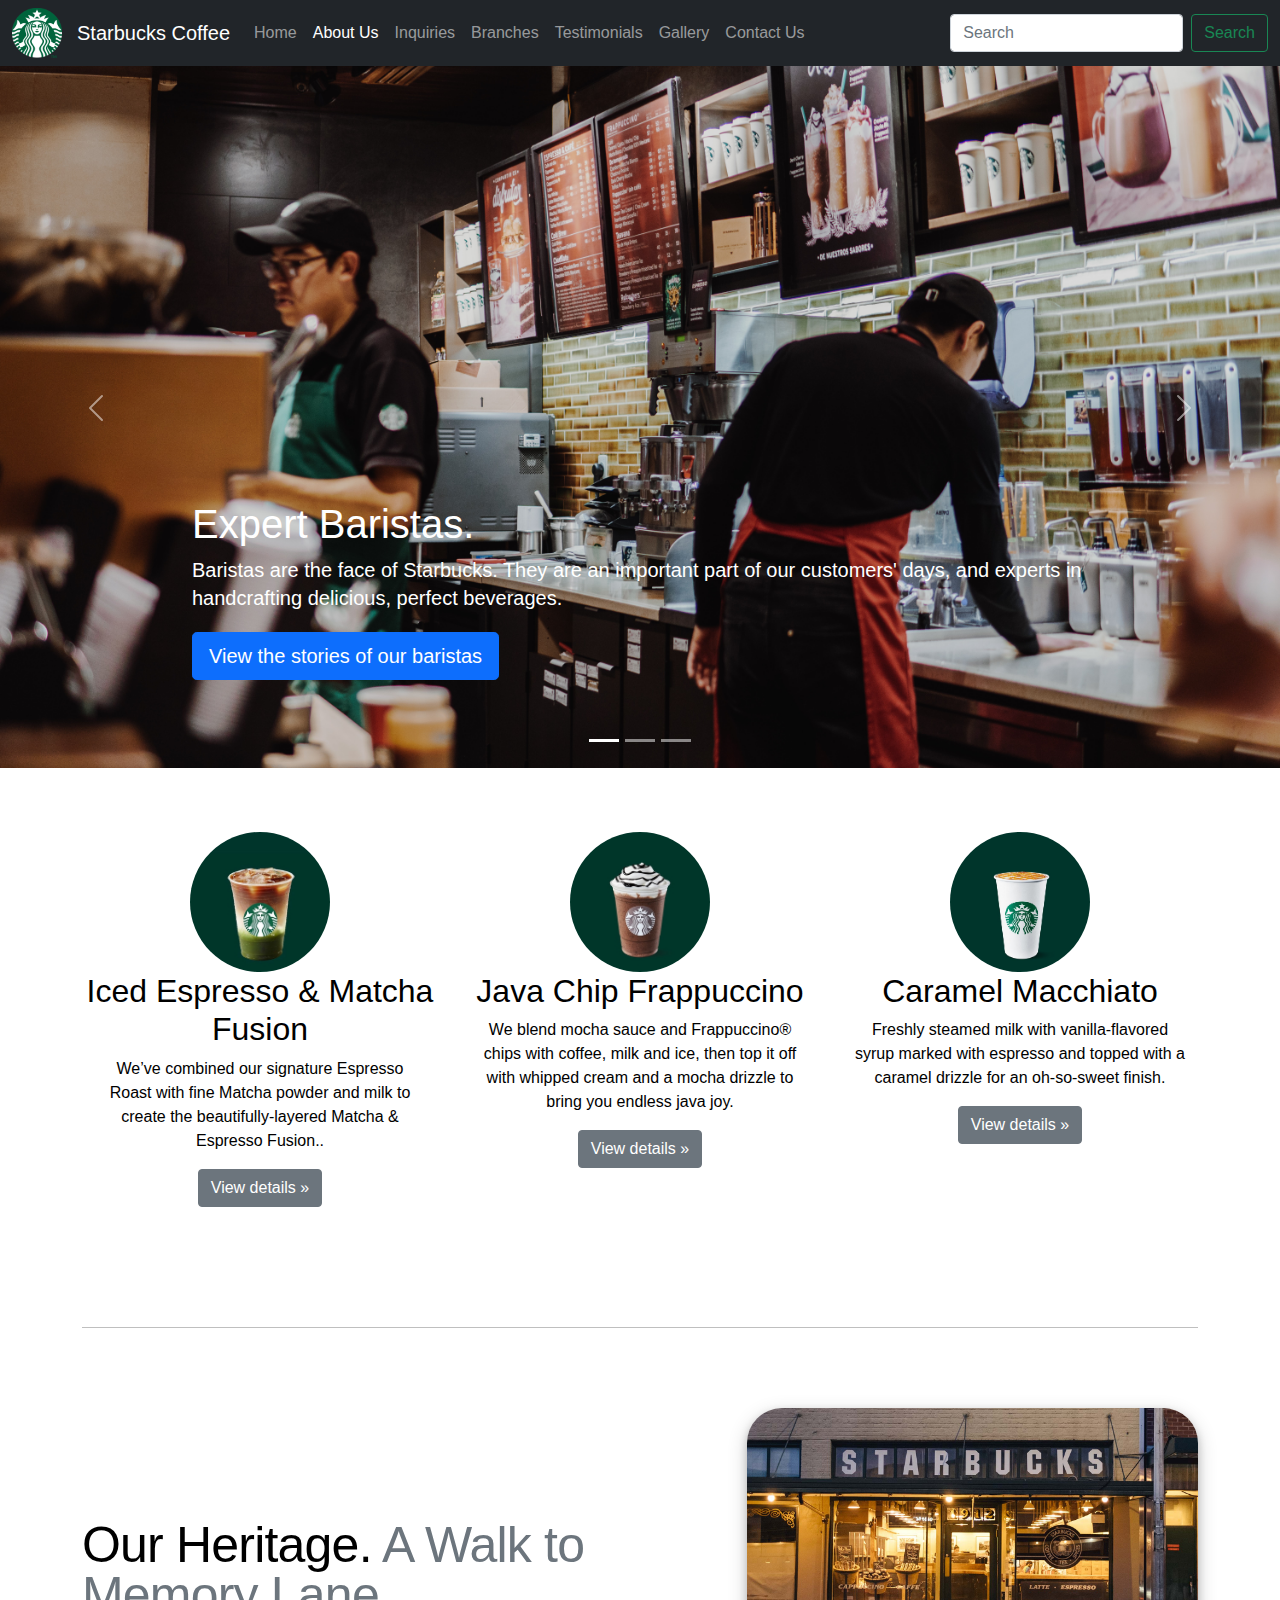
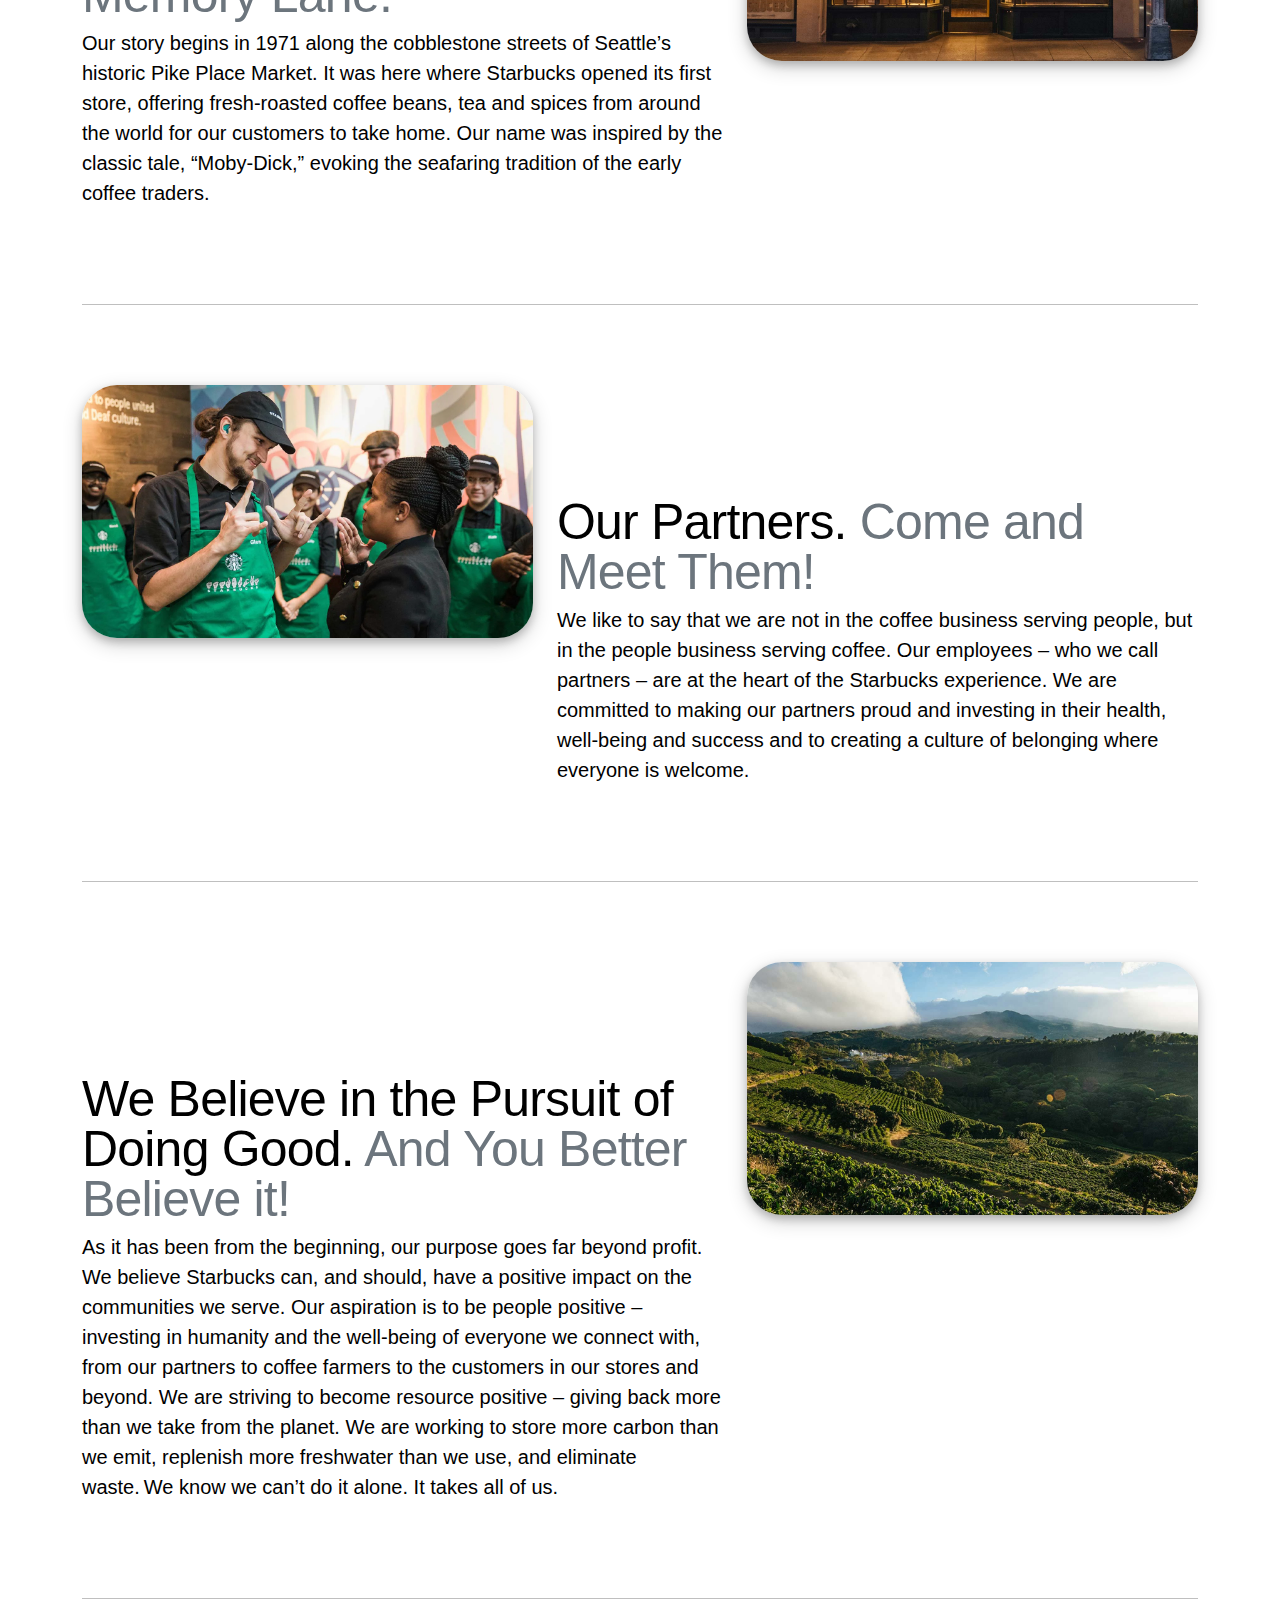
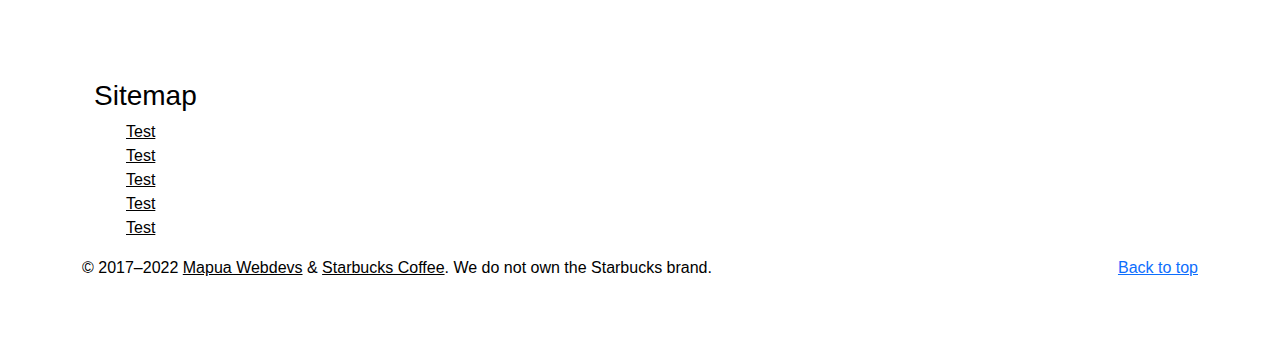
==== commit b51052cf: "oopsie (forgot sitemap in about us)" ====
--- a/aboutus/index.html
+++ b/aboutus/index.html
@@ -135,7 +135,8 @@
           </div>
         </div>
         <div class="carousel-item">
-          <img src="../images/SB_background.jpg" class="img-fluid" alt="A Starbucks branch"> <!-- third image in carousel -->
+          <img src="../images/SB_background.jpg" class="img-fluid" alt="A Starbucks branch">
+          <!-- third image in carousel -->
 
           <div class="container">
             <div class="carousel-caption text-end">
@@ -274,15 +275,32 @@
 
     </div><!-- /.container -->
 
-
     <!-- FOOTER -->
     <footer class="container">
+      <div class="container">
+        <div class="row">
+          <div class="col">
+            <h3>Sitemap</h3>
+          </div>
+        </div>
+        <div class="row">
+          <div class="col">
+            <ul class="sitemap-list">
+              <li><a class="text-black" href="#">Test</a></li>
+              <li><a class="text-black" href="#">Test</a></li>
+              <li><a class="text-black" href="#">Test</a></li>
+              <li><a class="text-black" href="#">Test</a></li>
+              <li><a class="text-black" href="#">Test</a></li>
+            </ul>
+          </div>
+        </div>
+      </div>
+
       <p class="float-end"><a href="#">Back to top</a></p>
       <p>&copy; 2017–2022 <a class="text-black"
           href="https://github.com/unawarespecs/it-project/blob/main/GROUP_MEMBERS.md">
-          Mapua Webdevs</a> & <a class="text-black" href="https://www.starbucks.com">Starbucks Coffee</a>. We do not own
-        the Starbucks brand.
-        &middot; <a href="#">Privacy</a> &middot; <a href="#">Terms</a></p>
+          Mapua Webdevs</a> & <a class="text-black" href="https://www.starbucks.com">Starbucks Coffee</a>. We
+        do not own the Starbucks brand.</p>
     </footer>
   </main>
 
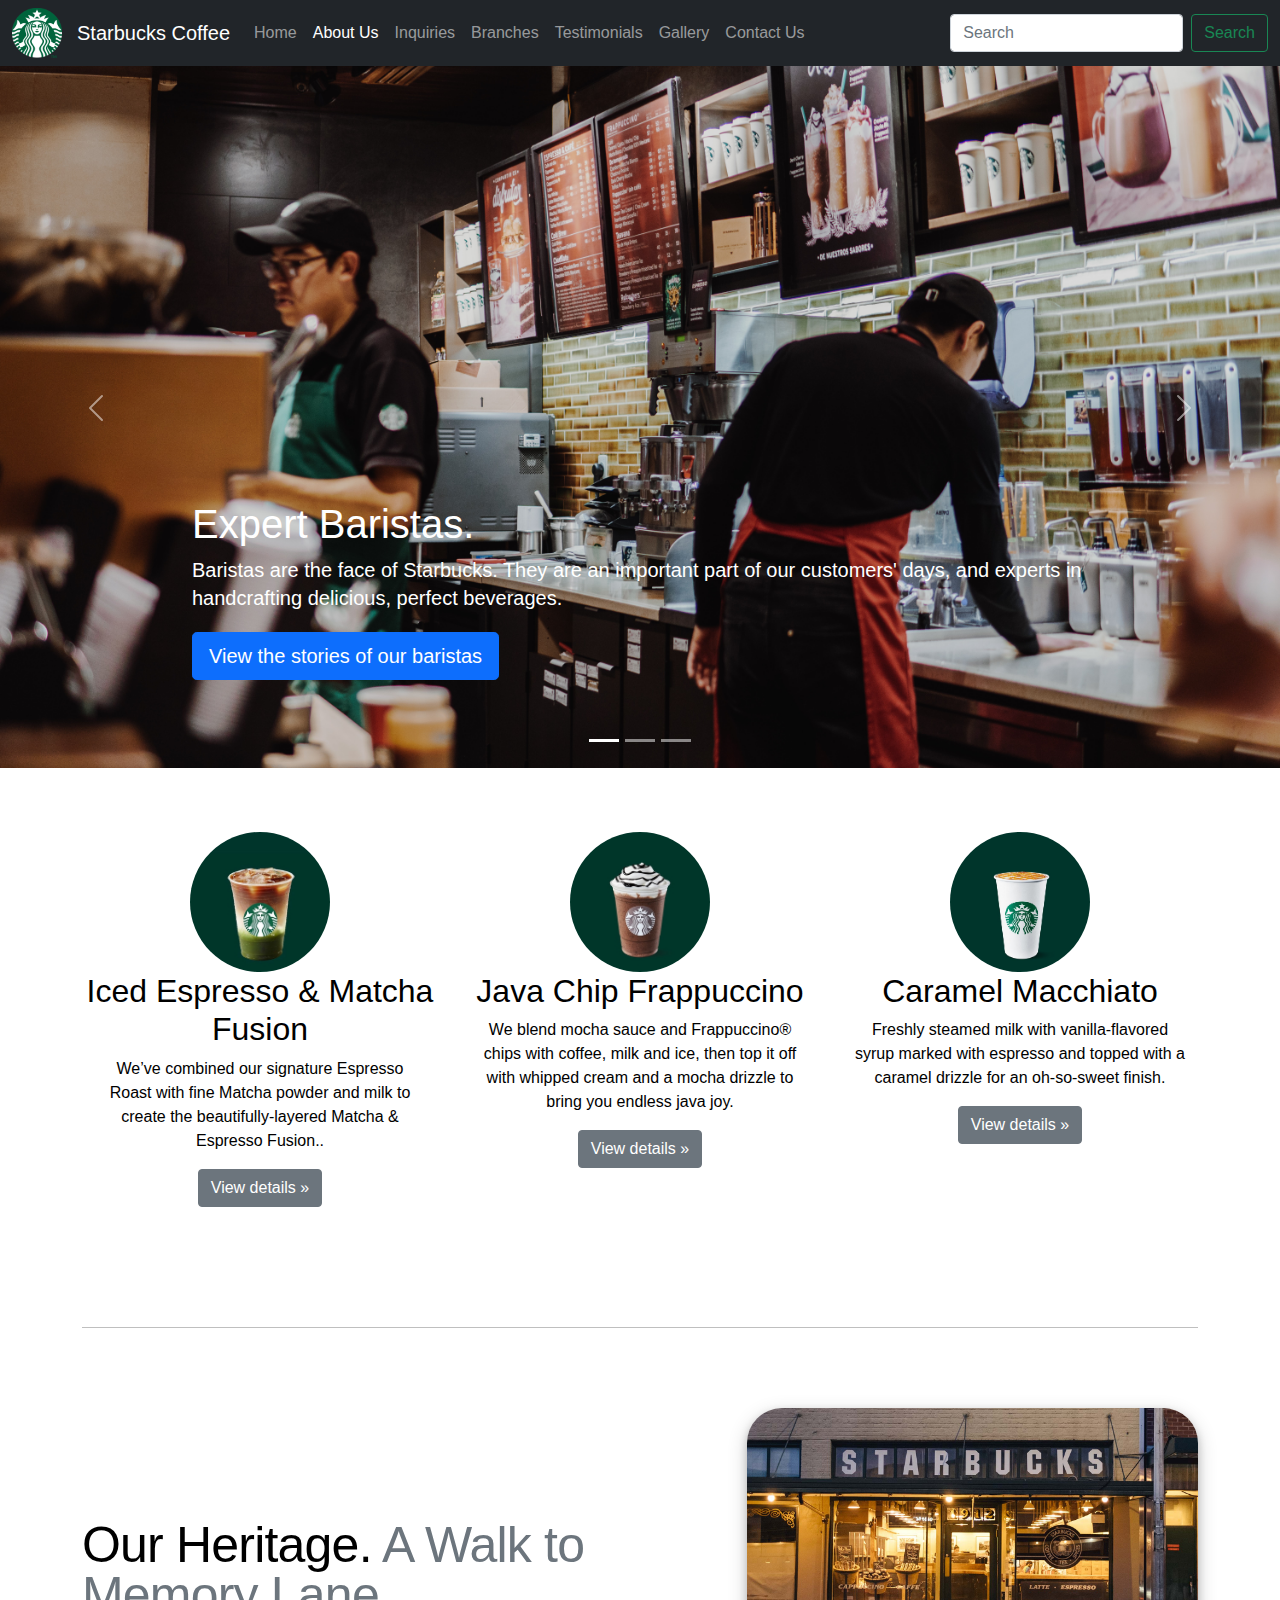
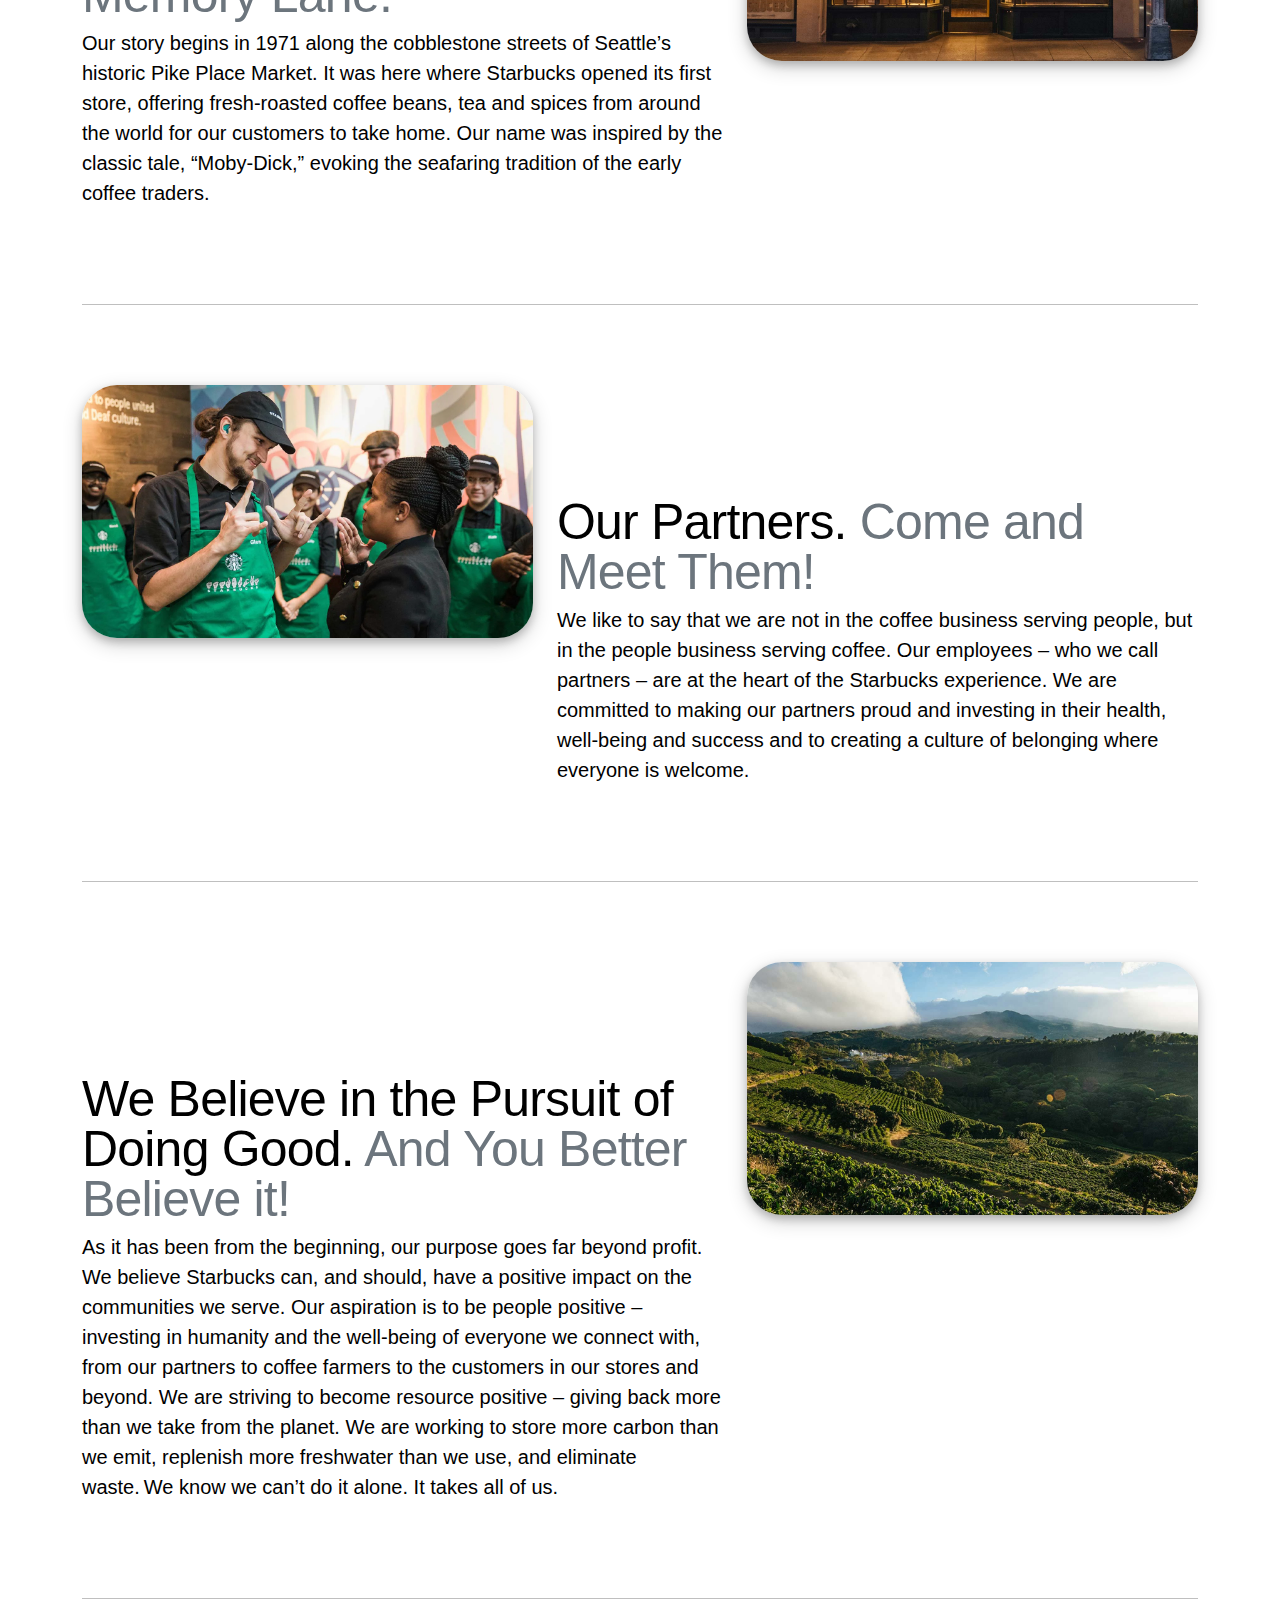
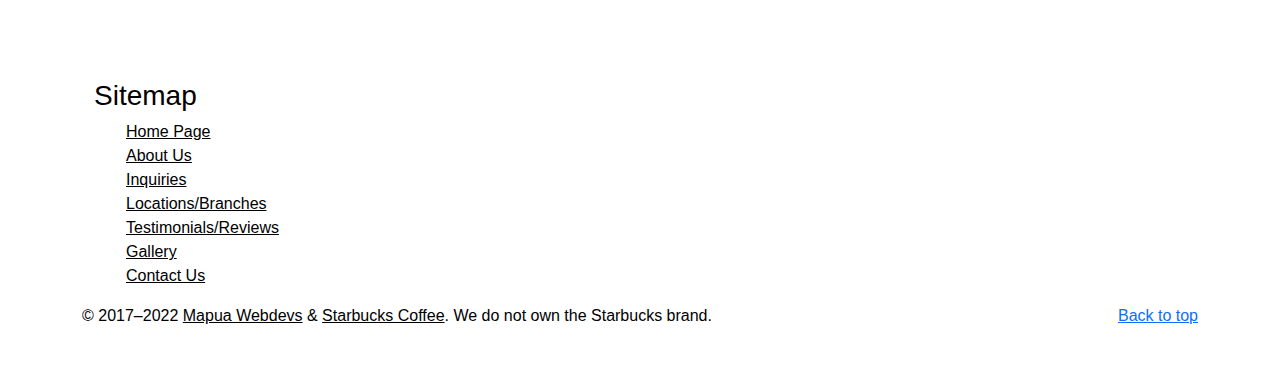
==== commit ccac8438: "very last content(tm) addition" ====
--- a/aboutus/index.html
+++ b/aboutus/index.html
@@ -2,10 +2,12 @@
 <html lang="en">
 <!--
     About Us page
-    Author: Christian De Gala (@unawarespecs)
+    Author: Carlos Miguel Balderosa (Ryscue)
     Contributors:
-    - Carlos Miguel Balderosa (Ryscue)
+    - Christian De Gala (@unawarespecs)
     - Kyle Mamauag (@Kairuined)
+    - Miguel Bulanhagui
+    
     Date created: 4/25/22
 -->
 
@@ -16,6 +18,7 @@
   <meta name="author" content="Mark Otto, Jacob Thornton, and Bootstrap contributors">
   <meta name="generator" content="Hugo 0.88.1">
   <title>Starbucks · About Us</title>
+  <link rel="icon" type="image/x-icon" href="../images/SBlogo.png">
 
   <link rel="canonical" href="https://getbootstrap.com/docs/5.1/examples/carousel/">
 
@@ -286,11 +289,13 @@
         <div class="row">
           <div class="col">
             <ul class="sitemap-list">
-              <li><a class="text-black" href="#">Test</a></li>
-              <li><a class="text-black" href="#">Test</a></li>
-              <li><a class="text-black" href="#">Test</a></li>
-              <li><a class="text-black" href="#">Test</a></li>
-              <li><a class="text-black" href="#">Test</a></li>
+              <li><a class="text-black" href="../">Home Page</a></li>
+              <li><a class="text-black" href="../aboutus/">About Us</a></li>
+              <li><a class="text-black" href="../inquiries">Inquiries</a></li>
+              <li><a class="text-black" href="../locations/">Locations/Branches</a></li>
+              <li><a class="text-black" href="../testimonials/">Testimonials/Reviews</a></li>
+              <li><a class="text-black" href="../gallery/">Gallery</a></li>
+              <li><a class="text-black" href="../contactform/">Contact Us</a></li>
             </ul>
           </div>
         </div>
--- a/override.css
+++ b/override.css
@@ -7,14 +7,98 @@
     vertical-align: top;
     margin-right: 15px;
     width: 50px;
-    height: 50x;
+    height: 50px;
 }
 
 .carousel-img-override {
     box-shadow: 0 4px 8px 0 rgba(0, 0, 0, 0.2), 0 6px 20px 0 rgba(0, 0, 0, 0.19);
 }
 
-.sitemap-list
-{
+.sitemap-list {
     list-style-type: none;
+}
+
+.form-margin {
+    margin-left: 3em;
+    margin-right: 3em;
+}
+
+.gallery-bg {
+    border-radius: 15px;
+    box-shadow: inset 0 0 0 2000px rgba(0, 0, 0, 0.60);
+    background-image: url('images/ABOUT_OurHeritage.jpg');
+    background-repeat: no-repeat;
+    background-size: cover;
+    background-position: center;
+    padding-top: 18em;
+    padding-bottom: 0.5em;
+    margin-left: 1.5em;
+    margin-right: 1.5em;
+}
+
+.locations-bg {
+    border-radius: 15px;
+    box-shadow: inset 0 0 0 2000px rgba(0, 0, 0, 0.60);
+    background-image: url('images/CARSL-12.jpg');
+    background-repeat: no-repeat;
+    background-size: cover;
+    background-position: center;
+    padding-top: 18em;
+    padding-bottom: 0.5em;
+    margin-left: 1.5em;
+    margin-right: 1.5em;
+}
+
+.inquiries-bg {
+    border-radius: 15px;
+    box-shadow: inset 0 0 0 2000px rgba(0, 0, 0, 0.60);
+    background-image: url('images/foundation.jpg');
+    background-repeat: no-repeat;
+    background-size: cover;
+    background-position: center;
+    padding-top: 18em;
+    padding-bottom: 0.5em;
+    margin-left: 1.5em;
+    margin-right: 1.5em;
+}
+
+.testimonials-bg {
+    border-radius: 15px;
+    box-shadow: inset 0 0 0 2000px rgba(0, 0, 0, 0.60);
+    background-image: url('images/ABOUT_OurPartners.jpg');
+    background-repeat: no-repeat;
+    background-size: cover;
+    background-position: center;
+    padding-top: 18em;
+    padding-bottom: 0.5em;
+    margin-left: 1.5em;
+    margin-right: 1.5em;
+}
+
+.contactform-bg {
+    border-radius: 15px;
+    box-shadow: inset 0 0 0 2000px rgba(0, 0, 0, 0.60);
+    background-image: url('images/CARSL-7.jpg');
+    background-repeat: no-repeat;
+    background-size: cover;
+    background-position: center;
+    padding-top: 18em;
+    padding-bottom: 0.5em;
+    margin-left: 1.5em;
+    margin-right: 1.5em;
+}
+
+.marketing .col-lg-4 {
+    margin-bottom: 1.5rem;
+    text-align: center;
+}
+
+.marketing h2 {
+    font-weight: 400;
+}
+
+/* rtl:begin:ignore */
+.marketing .col-lg-4 p {
+    margin-right: .75rem;
+    margin-left: .75rem;
 }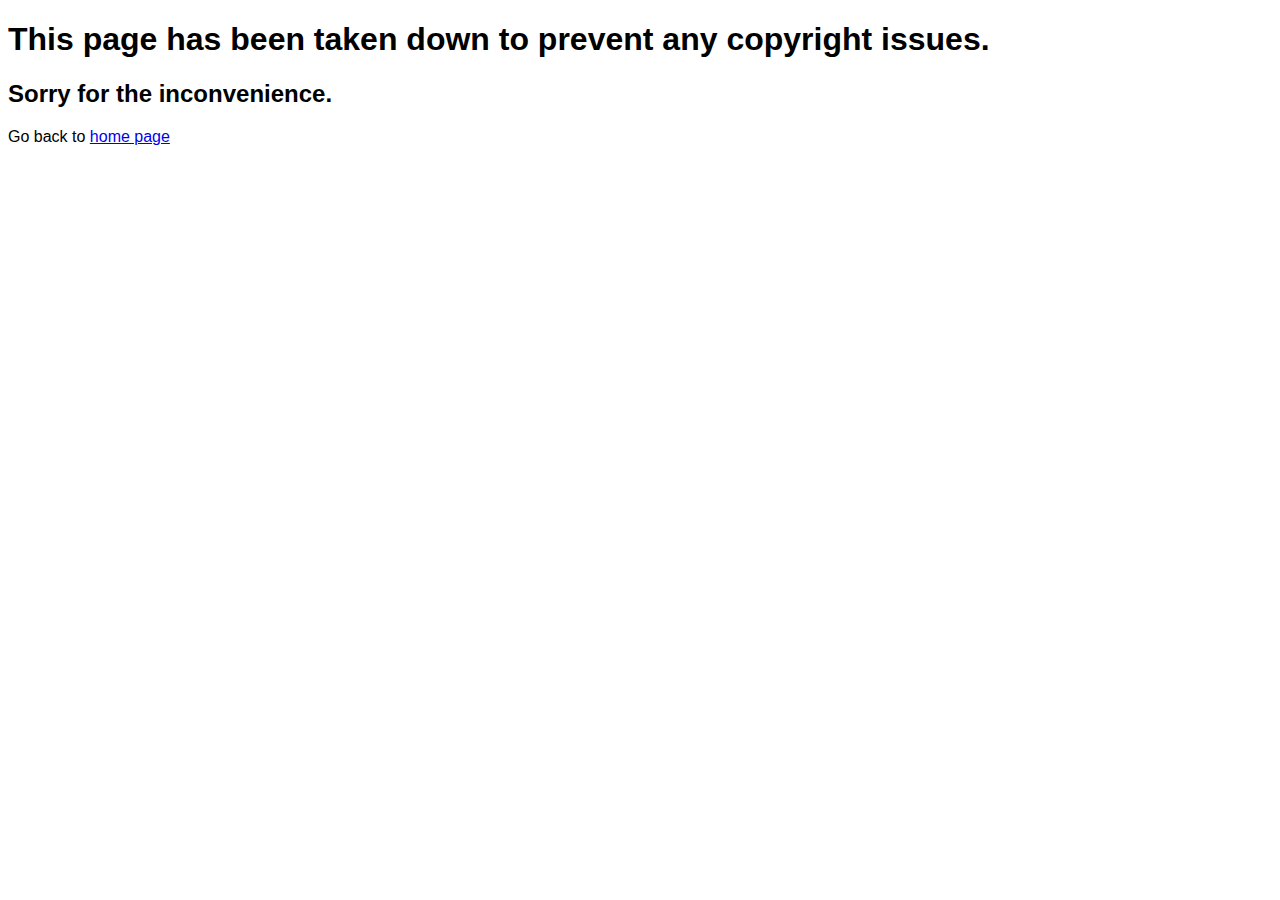
==== commit f278fea7: "scrub the site to prevent DMCA" ====
--- a/aboutus/index.html
+++ b/aboutus/index.html
@@ -1,318 +1,15 @@
-<!doctype html>
-<html lang="en">
-<!--
-    About Us page
-    Author: Carlos Miguel Balderosa (Ryscue)
-    Contributors:
-    - Christian De Gala (@unawarespecs)
-    - Kyle Mamauag (@Kairuined)
-    - Miguel Bulanhagui
+<!DOCTYPE html>
+<html>
     
-    Date created: 4/25/22
--->
-
 <head>
-  <meta charset="utf-8">
-  <meta name="viewport" content="width=device-width, initial-scale=1">
-  <meta name="description" content="">
-  <meta name="author" content="Mark Otto, Jacob Thornton, and Bootstrap contributors">
-  <meta name="generator" content="Hugo 0.88.1">
-  <title>Starbucks · About Us</title>
-  <link rel="icon" type="image/x-icon" href="../images/SBlogo.png">
-
-  <link rel="canonical" href="https://getbootstrap.com/docs/5.1/examples/carousel/">
-
-  <!-- Bootstrap core CSS -->
-  <link href="../css/bootstrap.min.css" rel="stylesheet">
-
-  <style>
-    .bd-placeholder-img {
-      font-size: 1.125rem;
-      text-anchor: middle;
-      -webkit-user-select: none;
-      -moz-user-select: none;
-      user-select: none;
-    }
-
-    @media (min-width: 768px) {
-      .bd-placeholder-img-lg {
-        font-size: 3.5rem;
-      }
-    }
-
-    .SBlogo {
-      float: left;
-      vertical-align: top;
-      margin-right: 15px;
-      width: 50px;
-      height: 50px;
-    }
-  </style>
-
-
-  <!-- Custom styles for this template -->
-  <link href="carousel.css" rel="stylesheet">
-  <link href="../override.css" rel="stylesheet">
+    <title>Under Construction</title>
+    <link rel="stylesheet" href="../override.css">
 </head>
 
 <body>
-  <a id="top"></a>
-
-  <header>
-    <nav class="navbar navbar-expand-md navbar-dark fixed-top bg-dark">
-      <div class="container-fluid">
-        <img src="../images/SBlogo.png" class="SBlogo" alt="Starbucks logo">
-        <a class="navbar-brand" href="#">Starbucks Coffee</a>
-        <button class="navbar-toggler" type="button" data-bs-toggle="collapse" data-bs-target="#navbarCollapse"
-          aria-controls="navbarCollapse" aria-expanded="false" aria-label="Toggle navigation">
-          <span class="navbar-toggler-icon"></span>
-        </button>
-        <div class="collapse navbar-collapse" id="navbarCollapse">
-          <ul class="navbar-nav me-auto mb-2 mb-md-0">
-            <li class="nav-item">
-              <a class="nav-link" aria-current="page" href="../">Home</a>
-            </li>
-            <li class="nav-item">
-              <a class="nav-link active" href="#top">About Us</a>
-            </li>
-            <li class="nav-item">
-              <a class="nav-link" href="../inquiries/">Inquiries</a>
-            </li>
-            <li class="nav-item">
-              <a class="nav-link" href="../locations/">Branches</a>
-            </li>
-            <li class="nav-item">
-              <a class="nav-link" href="../testimonials/">Testimonials</a>
-            </li>
-            <li class="nav-item">
-              <a class="nav-link" href="../gallery/">Gallery</a>
-            </li>
-            <li class="nav-item">
-              <a class="nav-link" href="../contactform/">Contact Us</a>
-            </li>
-          </ul>
-          <form class="d-flex">
-            <input class="form-control me-2" type="search" placeholder="Search" aria-label="Search">
-            <button class="btn btn-outline-success" type="submit">Search</button>
-          </form>
-        </div>
-      </div>
-    </nav>
-  </header>
-
-  <main>
-
-    <div id="myCarousel" class="carousel slide" data-bs-ride="carousel">
-      <div class="carousel-indicators">
-        <button type="button" data-bs-target="#myCarousel" data-bs-slide-to="0" class="active" aria-current="true"
-          aria-label="Slide 1"></button>
-        <button type="button" data-bs-target="#myCarousel" data-bs-slide-to="1" aria-label="Slide 2"></button>
-        <button type="button" data-bs-target="#myCarousel" data-bs-slide-to="2" aria-label="Slide 3"></button>
-      </div>
-      <div class="carousel-inner">
-        <div class="carousel-item active">
-          <img src="../images/barista_bg.jpg" class="img-fluid" alt="Baristas"> <!-- first image in carousel -->
-
-          <div class="container">
-            <div class="carousel-caption text-start">
-              <h1>Expert Baristas.</h1>
-              <p>Baristas are the face of Starbucks. They are an important part of our customers' days, and experts in
-                handcrafting delicious, perfect beverages.</p>
-              <p><a class="btn btn-lg btn-primary" href="https://stories.starbucks.com/stories/people/">View the stories
-                  of our baristas</a></p>
-            </div>
-          </div>
-        </div>
-        <div class="carousel-item">
-          <img src="../images/coffeebag.jpg" class="img-fluid" alt="Our Coffees"> <!-- second image in carousel -->
-
-          <div class="container">
-            <div class="carousel-caption">
-              <h1>Filled with Amazing Coffee</h1>
-              <p>Starbucks offers nothing but the best coffee, catered towards your likings! We are committed to the
-                highest standards of quality and service, embracing our heritage while innovating to create new
-                experiences to savor.</p>
-              <p><a class="btn btn-lg btn-primary" href="https://www.starbucks.com/menu/drinks/hot-coffees">Learn
-                  more</a></p>
-            </div>
-          </div>
-        </div>
-        <div class="carousel-item">
-          <img src="../images/SB_background.jpg" class="img-fluid" alt="A Starbucks branch">
-          <!-- third image in carousel -->
-
-          <div class="container">
-            <div class="carousel-caption text-end">
-              <h1>Offers You so Much More!</h1>
-              <p>Continuing to inspire and nurture the human spirit–one person, one cup and one neighborhood at a time.
-              </p>
-              <p><a class="btn btn-lg btn-primary" href="../gallery/">Browse gallery</a></p>
-            </div>
-          </div>
-        </div>
-      </div>
-      <button class="carousel-control-prev" type="button" data-bs-target="#myCarousel" data-bs-slide="prev">
-        <span class="carousel-control-prev-icon" aria-hidden="true"></span>
-        <span class="visually-hidden">Previous</span>
-      </button>
-      <button class="carousel-control-next" type="button" data-bs-target="#myCarousel" data-bs-slide="next">
-        <span class="carousel-control-next-icon" aria-hidden="true"></span>
-        <span class="visually-hidden">Next</span>
-      </button>
-    </div>
-
-
-    <!-- Marketing messaging and featurettes
-  ================================================== -->
-    <!-- Wrap the rest of the page in another container to center all the content. -->
-
-    <div class="container marketing">
-
-      <!-- Three columns of text below the carousel -->
-      <div class="row">
-        <div class="col-lg-4">
-          <img src="../images/m8-matchaespresso_fusion.jpeg" alt="Matcha Espresso Fusion"
-            class="bd-placeholder-img rounded-circle" width="140" height="140" xmlns="http://www.w3.org/2000/svg"
-            role="img" aria-label="Matcha Espresso Fusion" preserveAspectRatio="xMidYMid slice" focusable="false">
-          <!-- left image -->
-
-          <h2>Iced Espresso & Matcha Fusion</h2>
-          <p>We’ve combined our signature Espresso Roast with fine Matcha powder and milk to create the
-            beautifully-layered Matcha & Espresso Fusion..</p>
-          <p><a class="btn btn-secondary" href="https://www.starbucks.com.au/menu/256/iced-espresso-matcha-fusion"
-              target="_blank">View details &raquo;</a></p>
-        </div><!-- /.col-lg-4 -->
-        <div class="col-lg-4">
-          <img src="../images/m5-javachip_frap.jpeg" alt="Javachip Frap" class="bd-placeholder-img rounded-circle"
-            width="140" height="140" xmlns="http://www.w3.org/2000/svg" role="img" aria-label="Javachip Frap"
-            preserveAspectRatio="xMidYMid slice" focusable="false"> <!-- middle image -->
-
-          <h2>Java Chip Frappuccino</h2>
-          <p>We blend mocha sauce and Frappuccino® chips with coffee, milk and ice, then top it off with whipped cream
-            and a mocha drizzle to bring you endless java joy.
-          </p>
-          <p><a class="btn btn-secondary" href="https://www.starbucks.com/menu/product/425/iced" target="_blank">View
-              details &raquo;</a></p>
-        </div><!-- /.col-lg-4 -->
-        <div class="col-lg-4">
-          <img src="../images/m2-caramelmacchiato_cof.jpeg" alt="Caramel Macchiato"
-            class="bd-placeholder-img rounded-circle" width="140" height="140" xmlns="http://www.w3.org/2000/svg"
-            role="img" aria-label="Caramel Macchiato" preserveAspectRatio="xMidYMid slice" focusable="false">
-          <!-- right image -->
-
-          <h2>Caramel Macchiato</h2>
-          <p>Freshly steamed milk with vanilla-flavored syrup marked with espresso and topped with a caramel drizzle for
-            an oh-so-sweet finish.</p>
-          <p><a class="btn btn-secondary" href="https://www.starbucks.com/menu/product/413/hot" target="_blank">View
-              details &raquo;</a></p>
-        </div><!-- /.col-lg-4 -->
-      </div><!-- /.row -->
-
-
-      <!-- START THE FEATURETTES -->
-
-      <hr class="featurette-divider">
-
-      <div class="row featurette">
-        <div class="col-md-7">
-          <h2 class="featurette-heading">Our Heritage. <span class="text-muted">A Walk to Memory Lane.</span>
-          </h2>
-          <p class="lead">Our story begins in 1971 along the cobblestone streets of Seattle’s historic Pike Place
-            Market. It was here where Starbucks opened its first store, offering fresh-roasted coffee beans, tea and
-            spices from around the world for our customers to take home. Our name was inspired by the classic tale,
-            “Moby-Dick,” evoking the seafaring tradition of the early coffee traders.</p>
-        </div>
-        <div class="col-md-5">
-          <img src="../images/ABOUT_OurHeritage.jpg" alt="Heritage"
-            class="bd-placeholder-img bd-placeholder-img-lg featurette-image img-fluid mx-auto carousel-img-override"
-            style="border-radius: 35px;" width="500px" height="500px" xmlns="http://www.w3.org/2000/svg" role="img"
-            aria-label="Heritage" preserveAspectRatio="xMidYMid slice" focusable="false"> <!-- first featurette pic -->
-
-        </div>
-      </div>
-
-      <hr class="featurette-divider">
-
-      <div class="row featurette">
-        <div class="col-md-7 order-md-2">
-          <h2 class="featurette-heading">Our Partners. <span class="text-muted">Come and Meet Them!</span></h2>
-          <p class="lead">We like to say that we are not in the coffee business serving people, but in the people
-            business serving coffee. Our employees – who we call partners – are at the heart of the Starbucks
-            experience. We are committed to making our partners proud and investing in their health, well-being and
-            success and to creating a culture of belonging where everyone is welcome.</p>
-        </div>
-        <div class="col-md-5 order-md-1">
-          <img src="../images/ABOUT_OurPartners.jpg" alt="Partners"
-            class="bd-placeholder-img bd-placeholder-img-lg featurette-image img-fluid mx-auto carousel-img-override"
-            style="border-radius: 35px;" width="500" height="500" xmlns="http://www.w3.org/2000/svg" role="img"
-            aria-label="Partners" preserveAspectRatio="xMidYMid slice" focusable="false"> <!-- second featurette pic -->
-
-        </div>
-      </div>
-
-      <hr class="featurette-divider">
-
-      <div class="row featurette">
-        <div class="col-md-7">
-          <h2 class="featurette-heading">We Believe in the Pursuit of Doing Good. <span class="text-muted">And You
-              Better Believe it!</span></h2>
-          <p class="lead">As it has been from the beginning, our purpose goes far beyond profit. We believe Starbucks
-            can, and should, have a positive impact on the communities we serve. Our aspiration is to be people positive
-            – investing in humanity and the well-being of everyone we connect with, from our partners to coffee farmers
-            to the customers in our stores and beyond. We are striving to become resource positive – giving back more
-            than we take from the planet. We are working to store more carbon than we emit, replenish more freshwater
-            than we use, and eliminate waste. We know we can’t do it alone. It takes all of us.</p>
-        </div>
-        <div class="col-md-5">
-          <img src="../images/ABOUT_WeBelieve.jpg" alt="WeBelieve"
-            class="bd-placeholder-img bd-placeholder-img-lg featurette-image img-fluid mx-auto carousel-img-override"
-            width="500" height="500" style="border-radius: 35px;" xmlns="http://www.w3.org/2000/svg" role="img"
-            aria-label="WeBelieve" preserveAspectRatio="xMidYMid slice" focusable="false"> <!-- third featurette pic -->
-
-        </div>
-      </div>
-
-      <hr class="featurette-divider">
-
-      <!-- /END THE FEATURETTES -->
-
-    </div><!-- /.container -->
-
-    <!-- FOOTER -->
-    <footer class="container">
-      <div class="container">
-        <div class="row">
-          <div class="col">
-            <h3>Sitemap</h3>
-          </div>
-        </div>
-        <div class="row">
-          <div class="col">
-            <ul class="sitemap-list">
-              <li><a class="text-black" href="../">Home Page</a></li>
-              <li><a class="text-black" href="../aboutus/">About Us</a></li>
-              <li><a class="text-black" href="../inquiries">Inquiries</a></li>
-              <li><a class="text-black" href="../locations/">Locations/Branches</a></li>
-              <li><a class="text-black" href="../testimonials/">Testimonials/Reviews</a></li>
-              <li><a class="text-black" href="../gallery/">Gallery</a></li>
-              <li><a class="text-black" href="../contactform/">Contact Us</a></li>
-            </ul>
-          </div>
-        </div>
-      </div>
-
-      <p class="float-end"><a href="#">Back to top</a></p>
-      <p>&copy; 2017–2022 <a class="text-black"
-          href="https://github.com/unawarespecs/it-project/blob/main/GROUP_MEMBERS.md">
-          Mapua Webdevs</a> & <a class="text-black" href="https://www.starbucks.com">Starbucks Coffee</a>. We
-        do not own the Starbucks brand.</p>
-    </footer>
-  </main>
-
-
-  <script src="../js/bootstrap.bundle.min.js"></script>
-
-
+    <h1>This page has been taken down to prevent any copyright issues.</h1>
+    <h2>Sorry for the inconvenience.</h2>
+    <p>Go back to <a href="/">home page</a></p>
 </body>
 
 </html>